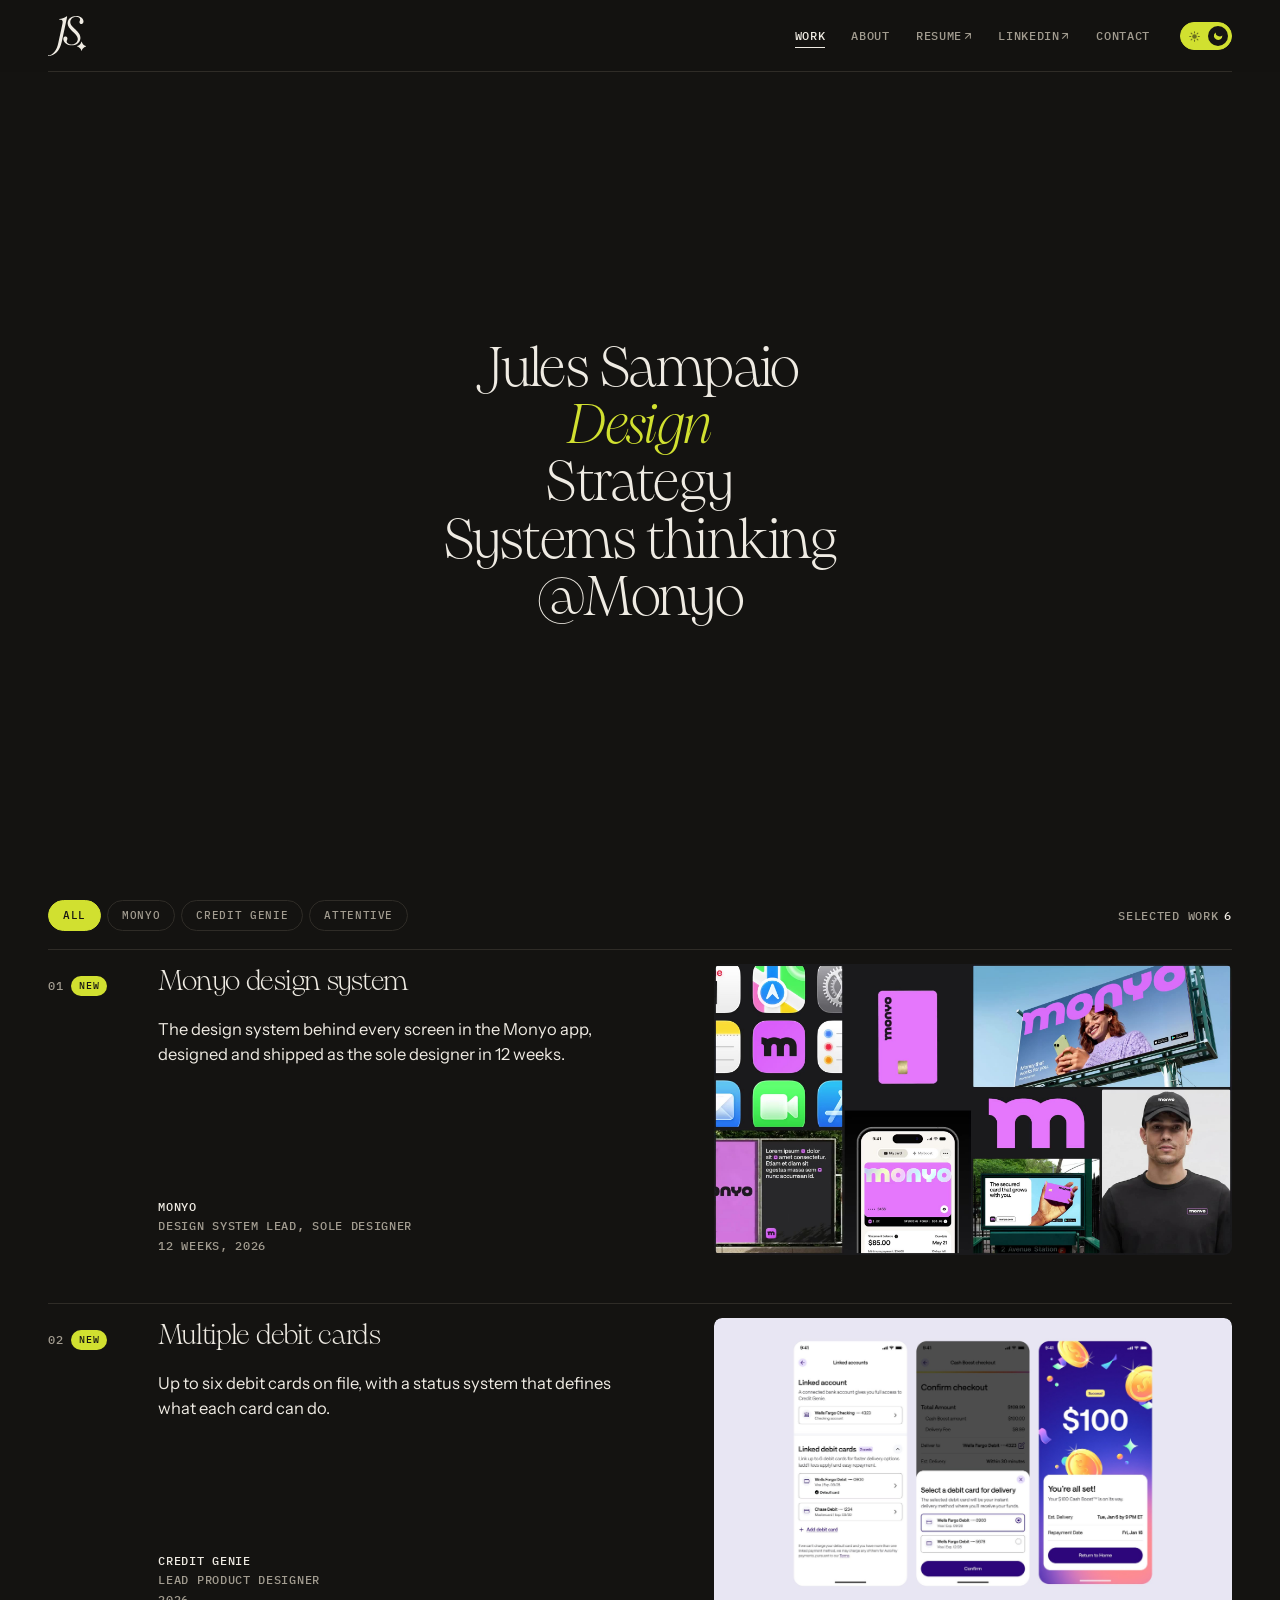
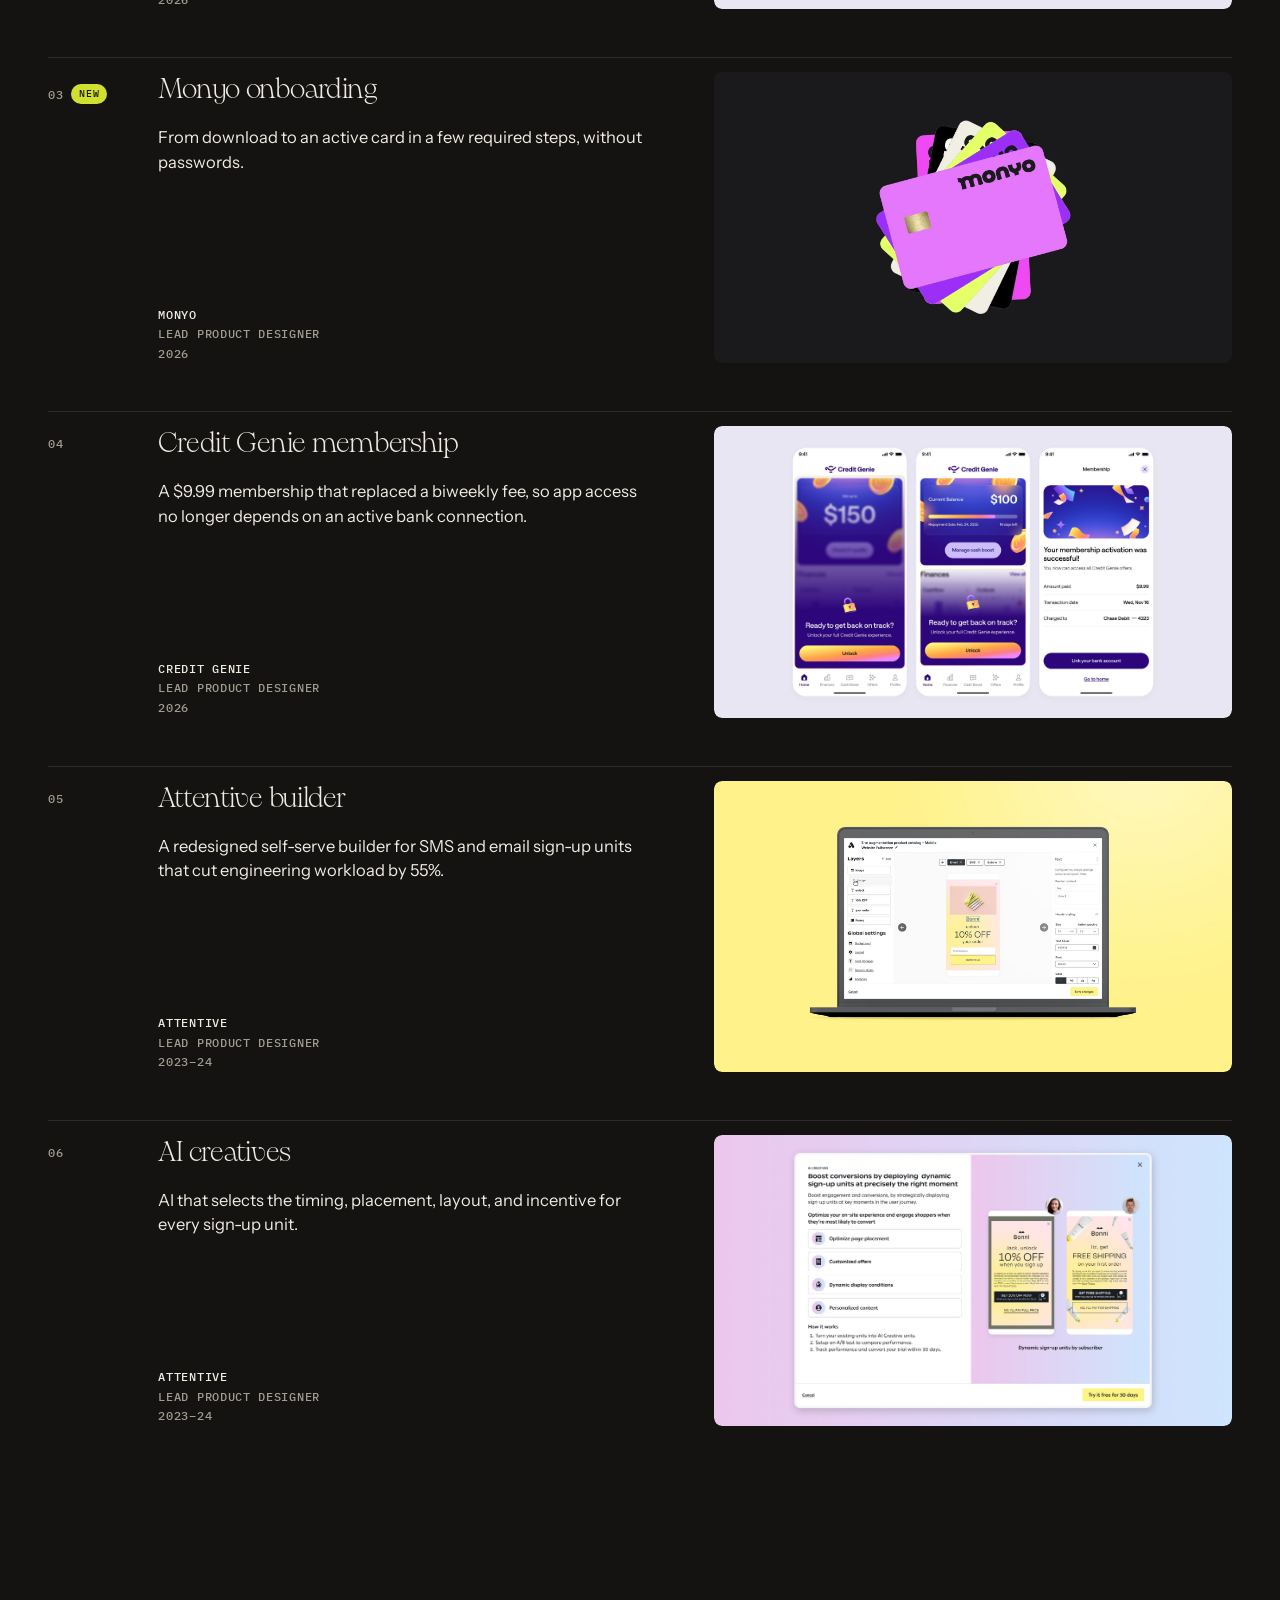
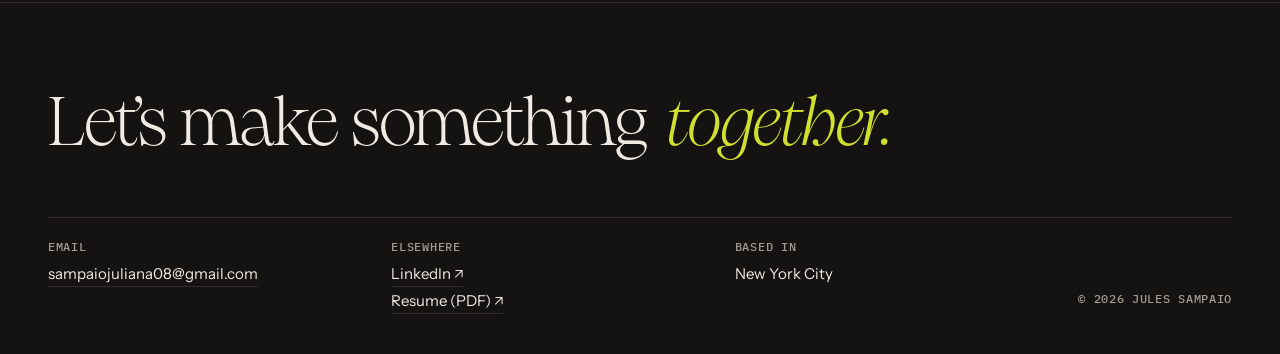
==== index.html @ a40cb81d "Replace resume with Jules's latest version Co-Authored-By: Claude Opus 5.5 <noreply@anthropic.com> C" ====
<!DOCTYPE html>
<html lang="en">
<head>
<meta charset="utf-8">
<meta name="viewport" content="width=device-width, initial-scale=1">
<title>Jules Sampaio | Product designer</title>
<meta name="description" content="Jules Sampaio is a senior product designer in New York working across design, strategy, and systems thinking, currently at Monyo.">
<meta property="og:title" content="Jules Sampaio | Product designer">
<meta property="og:description" content="Jules Sampaio is a senior product designer in New York working across design, strategy, and systems thinking, currently at Monyo.">
<meta property="og:image" content="https://www.julianasampaio.com/images/og.png">
<meta property="og:type" content="website">
<meta name="twitter:card" content="summary_large_image">
<link rel="icon" href="images/favicon-light.png" type="image/png" media="(prefers-color-scheme: light)">
<link rel="icon" href="images/favicon-dark.png" type="image/png" media="(prefers-color-scheme: dark)">
<link rel="apple-touch-icon" href="images/apple-touch-icon.png">
<meta name="theme-color" content="#141311">
<link rel="preconnect" href="https://fonts.googleapis.com"><link rel="preconnect" href="https://fonts.gstatic.com" crossorigin><link href="https://fonts.googleapis.com/css2?family=Instrument+Sans:ital,wght@0,400..700;1,400&family=IBM+Plex+Mono:wght@500&display=swap" rel="stylesheet">
<script>(function(){var t;try{t=localStorage.getItem("theme")}catch(e){}document.documentElement.dataset.theme=(t==="light"||t==="dark")?t:"dark"})()</script>
<link rel="stylesheet" href="styles.css?v=10">
</head>
<body>
<a class="skip" href="#main">Skip to content</a>
<header class="site-head"><div class="wrap">
  <a class="mark" href="index.html"><span class="logo" role="img" aria-label="Jules Sampaio, home"></span></a>
  <div class="head-right"><nav class="nav" aria-label="Main"><a href="index.html" aria-current="page">Work</a><a href="about.html">About</a><a href="resume.pdf?v=6" target="_blank" rel="noopener" class="hide-sm">Resume<span class="ext" aria-hidden="true">↗</span></a><a href="https://www.linkedin.com/in/julianasampaio8/" target="_blank" rel="noopener" class="hide-sm">LinkedIn<span class="ext" aria-hidden="true">↗</span></a><a href="mailto:sampaiojuliana08@gmail.com">Contact</a></nav><button class="theme-toggle" type="button" role="switch" aria-checked="false" aria-label="Dark mode"><svg class="t-sun" viewBox="0 0 24 24" aria-hidden="true"><circle cx="12" cy="12" r="5" fill="currentColor"/><g stroke="currentColor" stroke-width="2.4" stroke-linecap="round"><path d="M12 1.5v2.5M12 20v2.5M1.5 12H4M20 12h2.5M4.6 4.6l1.8 1.8M17.6 17.6l1.8 1.8M4.6 19.4l1.8-1.8M17.6 6.4l1.8-1.8"/></g></svg><svg class="t-moon" viewBox="0 0 24 24" aria-hidden="true"><path d="M20.5 14.2A8.5 8.5 0 0 1 9.8 3.5a8.5 8.5 0 1 0 10.7 10.7z" fill="currentColor"/></svg><span class="knob"><svg class="sun" viewBox="0 0 24 24" aria-hidden="true"><circle cx="12" cy="12" r="5" fill="currentColor"/><g stroke="currentColor" stroke-width="2.4" stroke-linecap="round"><path d="M12 1.5v2.5M12 20v2.5M1.5 12H4M20 12h2.5M4.6 4.6l1.8 1.8M17.6 17.6l1.8 1.8M4.6 19.4l1.8-1.8M17.6 6.4l1.8-1.8"/></g></svg><svg class="moon" viewBox="0 0 24 24" aria-hidden="true"><path d="M20.5 14.2A8.5 8.5 0 0 1 9.8 3.5a8.5 8.5 0 1 0 10.7 10.7z" fill="currentColor"/></svg></span></button></div>
</div></header>
<main id="main">
<div class="wrap">
<section class="intro">
  <h1 class="morph"><span class="line">Jules Sampaio</span><span class="line italic hl">Design</span><span class="line">Strategy</span><span class="line">Systems thinking</span><span class="line">@Monyo</span></h1>
</section>
<div class="work-head"><div class="filters" role="group" aria-label="Filter by company"><button type="button" data-filter="all" aria-pressed="true">All</button><button type="button" data-filter="monyo" aria-pressed="false">Monyo</button><button type="button" data-filter="credit genie" aria-pressed="false">Credit Genie</button><button type="button" data-filter="attentive" aria-pressed="false">Attentive</button></div><h2>Selected work<span data-count>6</span></h2></div>
<ul class="index">
<li data-company="monyo"><a class="card" href="monyo-design-system.html">
  <span class="num label"><span class="new">New</span></span>
  <div class="text">
    <h3 class="name"><span style="view-transition-name:t-monyo-design-system">Monyo design system</span></h3>
    <p class="desc">The design system behind every screen in the Monyo app, designed and shipped as the sole designer in 12 weeks.</p>
    <p class="who label"><b>Monyo</b>Design system lead, sole designer<br>12 weeks, 2026</p>
  </div>
  <div class="thumb"><div class="shot " style="view-transition-name:img-monyo-design-system"><div class="ph" aria-hidden="true"><div><b>Monyo brand and design system</b><span>images/monyo-design-system/cover.jpg</span></div></div><video src="images/monyo-design-system/brand.mp4" poster="images/monyo-design-system/brand-poster.jpg" autoplay muted loop playsinline preload="auto" aria-label="Monyo brand system across app icon, card, billboard, app, and merch"></video></div></div>
</a></li>
<li data-company="credit genie"><a class="card" href="credit-genie-debit-cards.html">
  <span class="num label"><span class="new">New</span></span>
  <div class="text">
    <h3 class="name"><span style="view-transition-name:t-credit-genie-debit-cards">Multiple debit cards</span></h3>
    <p class="desc">Up to six debit cards on file, with a status system that defines what each card can do.</p>
    <p class="who label"><b>Credit Genie</b>Lead product designer<br>2026</p>
  </div>
  <div class="thumb"><div class="shot " style="view-transition-name:img-credit-genie-debit-cards"><div class="ph" aria-hidden="true"><div><b>Debit card screens</b><span>images/credit-genie-debit-cards/cover.jpg</span></div></div><img src="images/credit-genie-debit-cards/cover.jpg" alt="Debit card screens" loading="eager" decoding="async"></div></div>
</a></li>
<li data-company="monyo"><a class="card" href="monyo-onboarding.html">
  <span class="num label"><span class="new">New</span></span>
  <div class="text">
    <h3 class="name"><span style="view-transition-name:t-monyo-onboarding">Monyo onboarding</span></h3>
    <p class="desc">From download to an active card in a few required steps, without passwords.</p>
    <p class="who label"><b>Monyo</b>Lead product designer<br>2026</p>
  </div>
  <div class="thumb"><div class="shot " style="view-transition-name:img-monyo-onboarding"><div class="ph" aria-hidden="true"><div><b>Monyo onboarding screens</b><span>images/monyo-onboarding/cover-screens.jpg</span></div></div><video src="images/monyo-onboarding/card.mp4" poster="images/monyo-onboarding/card-poster.jpg" autoplay muted loop playsinline preload="auto" aria-label="The Monyo card spinning, with its stack of color variants"></video></div></div>
</a></li>
<li data-company="credit genie"><a class="card" href="credit-genie-membership.html">
  <span class="num label"></span>
  <div class="text">
    <h3 class="name"><span style="view-transition-name:t-credit-genie-membership">Credit Genie membership</span></h3>
    <p class="desc">A $9.99 membership that replaced a biweekly fee, so app access no longer depends on an active bank connection.</p>
    <p class="who label"><b>Credit Genie</b>Lead product designer<br>2026</p>
  </div>
  <div class="thumb"><div class="shot " style="view-transition-name:img-credit-genie-membership"><div class="ph" aria-hidden="true"><div><b>Membership paywall screens</b><span>images/credit-genie-membership/cover.jpg</span></div></div><img src="images/credit-genie-membership/cover.jpg" alt="Membership paywall screens" loading="eager" decoding="async"></div></div>
</a></li>
<li data-company="attentive"><a class="card" href="cb3.html">
  <span class="num label" aria-hidden="true"></span>
  <div class="text">
    <h3 class="name"><span style="view-transition-name:t-cb3">Attentive builder</span></h3>
    <p class="desc">A redesigned self-serve builder for SMS and email sign-up units that cut engineering workload by 55%.</p>
    <p class="who label"><b>Attentive</b>Lead product designer<br>2023–24</p>
  </div>
  <div class="thumb"><div class="shot " style="view-transition-name:img-cb3"><div class="ph" aria-hidden="true"><div><b>Attentive builder</b><span>images/cb3/hero.jpg</span></div></div><img src="images/cb3/hero.jpg" alt="Attentive builder" loading="eager" decoding="async"></div></div>
</a></li>
<li data-company="attentive"><a class="card" href="ai-creatives.html">
  <span class="num label" aria-hidden="true"></span>
  <div class="text">
    <h3 class="name"><span style="view-transition-name:t-ai-creatives">AI creatives</span></h3>
    <p class="desc">AI that selects the timing, placement, layout, and incentive for every sign-up unit.</p>
    <p class="who label"><b>Attentive</b>Lead product designer<br>2023–24</p>
  </div>
  <div class="thumb"><div class="shot " style="view-transition-name:img-ai-creatives"><div class="ph" aria-hidden="true"><div><b>AI creatives</b><span>images/ai-creatives/hero.jpg</span></div></div><img src="images/ai-creatives/hero.jpg" alt="AI creatives" loading="eager" decoding="async"></div></div>
</a></li>
</ul>
</div>
</main>
<footer class="site-foot"><div class="wrap">
  <p class="say">Let’s make something <em>together.</em></p>
  <div class="foot-grid">
    <div><span class="label">Email</span><p><a href="mailto:sampaiojuliana08@gmail.com">sampaiojuliana08@gmail.com</a></p></div>
    <div><span class="label">Elsewhere</span><p><a href="https://www.linkedin.com/in/julianasampaio8/" target="_blank" rel="noopener">LinkedIn<span class="ext" aria-hidden="true">↗</span></a><a href="resume.pdf?v=6" target="_blank" rel="noopener">Resume (PDF)<span class="ext" aria-hidden="true">↗</span></a></p></div>
    <div><span class="label">Based in</span><p>New York City</p></div>
    <span class="label copy">© 2026 Jules Sampaio</span>
  </div>
</div></footer>
<script src="script.js?v=6"></script>
</body>
</html>
---- styles.css ----
/* Jules Sampaio — editorial system.
   PP Pangaia Ultralight (and its italic) for display, Instrument Sans for reading, IBM Plex Mono for labels.
   Dark is the default theme; the header switch sets data-theme on <html>.
   Warm paper, near-black ink, one lime accent (#d1e030).
   --accent is a fill color; --accent-ink is the readable text version of it. */
:root {
  --paper: #f4f1ea;
  --ink: #161513;
  --muted: #6b665c;
  --line: #dbd5c8;
  --accent: #d1e030;
  --accent-ink: #5f6900;
  --hl-bg: #d1e030;
  --hl-ink: #161513;
  --wash: #eae5d9;
  --card: #ffffff;
  --todo: #fff3c4;
  --todo-line: #d9b528;
  --display: "PP Pangaia", Georgia, "Times New Roman", serif;
  --body: "Instrument Sans", "Helvetica Neue", Arial, sans-serif;
  --mono: "IBM Plex Mono", ui-monospace, Menlo, monospace;
  --gutter: clamp(16px, 4vw, 48px);
  --max: 1320px;
  color-scheme: light;
}
@media (prefers-color-scheme: dark) {
  :root:not([data-theme="light"]) {
    --paper: #141311; --ink: #efebe3; --muted: #a29c90; --line: #2f2c27;
    --accent: #d1e030; --accent-ink: #d1e030; --hl-bg: transparent; --hl-ink: #d1e030; --wash: #1f1d1a; --card: #1b1a17;
    --todo: #3a3214; --todo-line: #a88a1c;
    color-scheme: dark;
  }
}
:root[data-theme="dark"] {
  --paper: #141311; --ink: #efebe3; --muted: #a29c90; --line: #2f2c27;
  --accent: #d1e030; --accent-ink: #d1e030; --hl-bg: transparent; --hl-ink: #d1e030; --wash: #1f1d1a; --card: #1b1a17;
  --todo: #3a3214; --todo-line: #a88a1c;
  color-scheme: dark;
}

@view-transition { navigation: auto; }
::view-transition-old(root), ::view-transition-new(root) { animation-duration: .38s; }
::view-transition-group(*) { animation-duration: .5s; animation-timing-function: cubic-bezier(.2,.7,.1,1); }
@media (prefers-reduced-motion: reduce) {
  @view-transition { navigation: none; }
  *, *::before, *::after { animation: none !important; transition: none !important; }
}

* { box-sizing: border-box; }
html { -webkit-text-size-adjust: 100%; }
body {
  margin: 0; background: var(--paper); color: var(--ink);
  font: 400 17px/1.6 var(--body);
  -webkit-font-smoothing: antialiased;
  font-synthesis-weight: none;
}
img { max-width: 100%; display: block; }
a { color: inherit; }
::selection { background: var(--accent); color: #161513; }
:focus-visible { outline: 2px solid var(--accent-ink); outline-offset: 3px; border-radius: 4px; }
.skip { position: absolute; left: -999px; top: 8px; background: var(--ink); color: var(--paper); padding: 8px 14px; border-radius: 6px; z-index: 10; }
.skip:focus { left: 8px; }
.wrap { max-width: var(--max); margin: 0 auto; padding: 0 var(--gutter); }
.label, .mono { font: 500 11.5px/1.5 var(--mono); letter-spacing: .06em; text-transform: uppercase; }
.ext { font-family: var(--body); font-size: .95em; margin-left: .15em; }

/* header */
.site-head { position: sticky; top: 0; z-index: 20; background: color-mix(in srgb, var(--paper) 88%, transparent); backdrop-filter: blur(10px); -webkit-backdrop-filter: blur(10px); view-transition-name: site-head; }
.site-head .wrap { display: flex; justify-content: space-between; align-items: center; gap: 24px; height: 72px; position: relative; }
.site-head .wrap::after { content: ""; position: absolute; left: var(--gutter); right: var(--gutter); bottom: 0; border-bottom: 1px solid var(--line); }
.mark { display: inline-flex; align-items: center; text-decoration: none; color: var(--ink); transition: color .2s; }
.mark:hover { color: var(--accent-ink); }
.logo { display: block; height: 40px; aspect-ratio: 743.5 / 788.69; background: currentColor;
  -webkit-mask: url(images/logo.svg) center / contain no-repeat; mask: url(images/logo.svg) center / contain no-repeat; }
.head-right { display: flex; align-items: center; gap: clamp(16px, 2.6vw, 30px); }
.nav { display: flex; gap: clamp(14px, 2.4vw, 26px); }
.nav a { font: 500 11.5px/1 var(--mono); letter-spacing: .06em; text-transform: uppercase; text-decoration: none; color: var(--muted); padding: 6px 0; border-bottom: 1.5px solid transparent; transition: color .15s, border-color .15s; }
.nav a:hover, .nav a[aria-current="page"] { color: var(--ink); border-bottom-color: var(--ink); }

/* light / dark switch */
.theme-toggle { position: relative; flex: none; width: 52px; height: 28px; border-radius: 999px; border: 1px solid var(--ink); background: transparent; color: var(--ink); cursor: pointer; padding: 0; transition: background .3s, border-color .3s; }
.theme-toggle .knob { position: absolute; top: 3px; left: 3px; width: 20px; height: 20px; border-radius: 50%; background: var(--ink); display: grid; place-items: center; transition: transform .45s cubic-bezier(.3,1.5,.5,1), background .3s; }
.theme-toggle svg { width: 12px; height: 12px; color: var(--paper); transition: transform .45s cubic-bezier(.3,1.5,.5,1); }
.theme-toggle .moon { display: none; }
.theme-toggle[aria-checked="true"] { background: var(--accent); border-color: var(--accent); }
.theme-toggle[aria-checked="true"] .knob { transform: translateX(24px); background: #161513; }
.theme-toggle[aria-checked="true"] .sun { display: none; }
.theme-toggle[aria-checked="true"] .moon { display: block; color: var(--accent); transform: rotate(-20deg); }
.theme-toggle:hover .knob { box-shadow: 0 0 0 4px color-mix(in srgb, var(--accent) 45%, transparent); }

/* home */
.intro { padding: 48px 0; min-height: calc(100svh - 72px); display: flex; align-items: center; justify-content: center; text-align: center; }
/* PP Pangaia, used at Ultralight and Ultralight Italic everywhere. */
@font-face { font-family: "PP Pangaia"; src: url(fonts/pp-pangaia-ultralight.woff2) format("woff2"); font-weight: 200; font-style: normal; font-display: swap; }
@font-face { font-family: "PP Pangaia"; src: url(fonts/pp-pangaia-ultralightitalic.woff2) format("woff2"); font-weight: 200; font-style: italic; font-display: swap; }
.intro h1 { font: 200 clamp(30px, 4.3vw, 62px)/1.04 "PP Pangaia", Georgia, serif; letter-spacing: -.01em; margin: 0; display: flex; flex-direction: column; align-items: center; }
.morph { width: fit-content; margin: 0 auto !important; }
.morph .line { display: block; white-space: nowrap; }
.morph .line.italic { font-style: italic; }
.hl { color: var(--hl-ink); background: linear-gradient(transparent 16%, var(--hl-bg) 16% 94%, transparent 94%); padding: 0 .08em; -webkit-box-decoration-break: clone; box-decoration-break: clone; }

.work-head { display: flex; align-items: center; justify-content: space-between; gap: 16px; flex-wrap: wrap; padding: 0 0 18px; border-bottom: 1px solid var(--line); }
.work-head h2 { font: 500 11.5px/1.5 var(--mono); letter-spacing: .06em; text-transform: uppercase; margin: 0; color: var(--muted); }
.work-head h2 span { color: var(--ink); margin-left: 6px; font-variant-numeric: tabular-nums; }
.filters { display: flex; gap: 6px; flex-wrap: wrap; }
.filters button { font: 500 11px/1 var(--mono); letter-spacing: .06em; text-transform: uppercase; color: var(--muted); background: transparent; border: 1px solid var(--line); border-radius: 999px; padding: 9px 14px; cursor: pointer; transition: all .15s; }
.filters button:hover { color: var(--ink); border-color: var(--ink); }
.filters button[aria-pressed="true"] { background: var(--accent); color: #161513; border-color: var(--accent); }

/* project rows: each sticks below the ones before it, so they pile up as you scroll */
.index { list-style: none; margin: 0 0 clamp(72px, 10vw, 128px); padding: 0; counter-reset: work; }
.index li { counter-increment: work; position: sticky; top: 72px; background: var(--paper); border-top: 1px solid var(--line); }
.index li:first-child { border-top: 0; }
.index li[hidden] { display: none; }
.index li.no-stick { position: relative; top: auto !important; }
.card { display: grid; grid-template-columns: 72px minmax(0, 1fr) minmax(0, 1fr); gap: 0 clamp(20px, 3vw, 48px); padding: 14px 0 clamp(28px, 4vw, 48px); text-decoration: none; }
.card .num { font: 500 11.5px/1 var(--mono); letter-spacing: .06em; padding-top: 12px; color: var(--muted); display: flex; align-items: center; align-self: start; gap: 8px; }
.card .num::before { content: counter(work, decimal-leading-zero); }
.card .num .new { order: 1; }
.card .text { display: flex; flex-direction: column; min-width: 0; }
.card .name { font: 200 clamp(24px, 2.2vw, 32px)/1.1 var(--display); letter-spacing: -.01em; margin: 0; padding-top: 4px; }
.card .name span { background-image: linear-gradient(var(--accent-ink), var(--accent-ink)); background-size: 0% 3px; background-position: 0 100%; background-repeat: no-repeat; padding-bottom: 4px; transition: background-size .45s cubic-bezier(.2,.7,.1,1); }
.card:hover .name span, .card:focus-visible .name span { background-size: 100% 3px; }
.card .desc { margin: 18px 0 0; font-size: 16.5px; line-height: 1.5; max-width: 44ch; }
.card .who { margin: auto 0 0; padding-top: 24px; color: var(--muted); line-height: 1.7; }
.card .who b { display: block; font-weight: 500; color: var(--ink); }
.card .thumb { aspect-ratio: 16/9; border-radius: 8px; overflow: hidden; }
.card .thumb > .shot { height: 100%; border-radius: inherit; }
.card .thumb img { transition: transform .7s cubic-bezier(.2,.7,.1,1); }
.card:hover .thumb img { transform: scale(1.03); }
.card .new { font: 500 10px/1 var(--mono); letter-spacing: .06em; text-transform: uppercase; color: #161513; background: var(--accent); border-radius: 999px; padding: 5px 8px; }

/* image frames with graceful placeholder */
.shot { position: relative; background: var(--wash); border-radius: 14px; overflow: hidden; }
.shot img { width: 100%; height: 100%; object-fit: cover; position: relative; z-index: 1; }
.shot .ph { position: absolute; inset: 0; display: grid; place-items: center; padding: 12px; text-align: center; font-size: 12px; line-height: 1.4; color: var(--muted);
  background-image: repeating-linear-gradient(135deg, transparent 0 11px, color-mix(in srgb, var(--accent) 8%, transparent) 11px 12px); }
.shot .ph b { display: block; color: var(--ink); font-weight: 600; font-size: 13px; }
.card .shot .ph span { display: none; }

/* case study */
.cs-top { padding: clamp(40px, 7vw, 88px) 0 clamp(28px, 4vw, 44px); }
.back { font: 500 11.5px/1 var(--mono); letter-spacing: .06em; text-transform: uppercase; color: var(--muted); text-decoration: none; display: inline-flex; gap: 8px; align-items: center; }
.back:hover { color: var(--ink); }
.back svg { transition: transform .2s; }
.back:hover svg { transform: translateX(-3px); }
.cs-top h1 { font: 200 clamp(40px, 6.4vw, 96px)/1 var(--display); letter-spacing: -.015em; margin: 28px 0 0; text-wrap: balance; width: fit-content; }
.cs-top .lede { font-size: clamp(19px, 1.8vw, 23px); line-height: 1.45; max-width: 46ch; margin: 24px 0 0; text-wrap: pretty; }
.meta { display: grid; grid-template-columns: repeat(4, minmax(0, 1fr)); gap: 24px; margin: clamp(32px, 5vw, 56px) 0 0; padding: 20px 0 0; border-top: 1px solid var(--line); }
.meta div { min-width: 0; }
.meta dt { font: 500 11px/1.5 var(--mono); letter-spacing: .06em; text-transform: uppercase; color: var(--muted); margin-bottom: 6px; }
.meta dd { margin: 0; font-size: 15px; font-weight: 500; }
.hero-shot { aspect-ratio: 16/9; border-radius: 8px; }

.cs-body { display: grid; grid-template-columns: 200px minmax(0, 1fr); gap: clamp(32px, 6vw, 96px); padding: clamp(56px, 8vw, 104px) 0; }
.toc { position: sticky; top: 100px; align-self: start; font-size: 14px; }
.toc ol { list-style: none; margin: 0; padding: 0; display: grid; gap: 2px; counter-reset: s; }
.toc a { display: block; padding: 6px 0 6px 14px; text-decoration: none; color: var(--muted); border-left: 2px solid var(--line); transition: color .15s, border-color .2s; }
.toc a:hover { color: var(--ink); }
.toc a.on { color: var(--ink); border-left-color: var(--accent-ink); }
.prose { max-width: 720px; }
.prose section { scroll-margin-top: 96px; }
.prose section + section { margin-top: clamp(56px, 7vw, 88px); }
.prose h2 { font: 200 clamp(28px, 2.8vw, 38px)/1.1 var(--display); letter-spacing: -.01em; margin: 0 0 18px; text-wrap: balance; }
.prose h3 { font: 600 18px/1.3 var(--body); margin: 32px 0 6px; }
.prose p { margin: 0 0 16px; max-width: 65ch; }
.prose ul { margin: 0 0 16px; padding-left: 20px; max-width: 65ch; }
.prose li { margin-bottom: 6px; }
.prose li::marker { color: var(--accent-ink); }
.prose figure { margin: 32px 0; }
.prose figure .shot { aspect-ratio: 16/10; }
.prose figcaption { font-size: 14px; color: var(--muted); margin-top: 10px; }
.prose a { text-decoration-color: var(--accent-ink); text-underline-offset: 3px; }
.wide { margin-left: calc(-200px - clamp(32px, 6vw, 96px)); }

.pairs { display: grid; grid-template-columns: repeat(2, minmax(0, 1fr)); gap: 16px; margin: 28px 0; }
.pairs figure { margin: 0; }
.clients { display: grid; gap: 40px; margin-top: 24px; }
.client { display: grid; grid-template-columns: minmax(0, 1fr) minmax(0, 1.2fr); gap: 24px; align-items: center; }
.client h3 { margin-top: 0; }
.client .shot { aspect-ratio: 4/3; }
.values { list-style: none; padding: 0 !important; display: grid; grid-template-columns: repeat(auto-fill, minmax(200px, 1fr)); gap: 16px; }
.values li { margin: 0; }
.values .shot { aspect-ratio: 1; margin-bottom: 10px; }
.values strong { font: 200 22px/1.15 var(--display); letter-spacing: -.005em; }
.values span { display: block; color: var(--muted); font-size: 15px; }

.todo { background: var(--todo); border: 1px dashed var(--todo-line); border-radius: 8px; padding: 10px 14px; font-size: 15px; }
.todo::before { content: "To fill in: "; font-weight: 600; }
.inline-todo { background: var(--todo); border-bottom: 1px dashed var(--todo-line); padding: 0 4px; border-radius: 3px; }

.next { display: block; text-decoration: none; border-top: 1px solid var(--ink); padding: 28px 0 clamp(56px, 8vw, 96px); }
.next span { font: 500 11.5px/1.5 var(--mono); letter-spacing: .06em; text-transform: uppercase; color: var(--muted); }
.next strong { display: flex; align-items: center; gap: 18px; font: 200 clamp(36px, 5.6vw, 76px)/1.02 var(--display); letter-spacing: -.015em; margin-top: 10px; transition: gap .3s cubic-bezier(.2,.7,.1,1), color .2s; }
.next:hover strong { gap: 30px; color: var(--accent-ink); }

/* about */
.about { display: grid; grid-template-columns: minmax(0, 1.25fr) minmax(0, 1fr); gap: clamp(32px, 6vw, 96px); padding: clamp(48px, 8vw, 104px) 0 clamp(64px, 10vw, 120px); align-items: start; }
.about h1 { font: 200 clamp(36px, 4.2vw, 56px)/1.05 var(--display); letter-spacing: -.01em; margin: 0 0 28px; text-wrap: balance; }
.about h1 em { color: var(--hl-ink); background: linear-gradient(transparent 16%, var(--hl-bg) 16% 94%, transparent 94%); padding: 0 .08em; }
.about p { max-width: 58ch; margin: 0 0 16px; font-size: 18px; }
.about .portrait { aspect-ratio: 4/5; border-radius: 8px; }
.facts { display: grid; gap: 0; margin: 36px 0 0; border-top: 1px solid var(--line); }
.facts div { display: grid; grid-template-columns: 140px 1fr; gap: 16px; padding: 14px 0; border-bottom: 1px solid var(--line); font-size: 15px; }
.facts dt { font: 500 11px/1.9 var(--mono); letter-spacing: .06em; text-transform: uppercase; color: var(--muted); }
.facts dd { margin: 0; }

.btns { display: flex; gap: 10px; flex-wrap: wrap; }
.about .btns { margin-top: 32px; }
.btn { display: inline-flex; align-items: center; gap: 8px; font: 500 11.5px/1 var(--mono); letter-spacing: .06em; text-transform: uppercase; text-decoration: none; padding: 14px 20px; border-radius: 999px; border: 1px solid var(--ink); white-space: nowrap; transition: background .15s, color .15s, border-color .15s; }
.btn.solid { background: var(--ink); color: var(--paper); }
.btn:hover { background: var(--accent); border-color: var(--accent); color: #161513; }

/* footer */
.site-foot { border-top: 1px solid var(--line); padding: clamp(48px, 7vw, 88px) 0 40px; }
.site-foot .say { font: 200 clamp(38px, 5.4vw, 72px)/1.02 var(--display); letter-spacing: -.015em; margin: 0 0 clamp(36px, 5vw, 56px); }
.site-foot .say em { color: var(--hl-ink); background: linear-gradient(transparent 16%, var(--hl-bg) 16% 94%, transparent 94%); padding: 0 .08em; }
.foot-grid { display: grid; grid-template-columns: repeat(3, minmax(0, 1fr)) auto; gap: 24px; padding-top: 20px; border-top: 1px solid var(--line); align-items: start; }
.foot-grid .label { color: var(--muted); display: block; margin-bottom: 6px; }
.foot-grid p { margin: 0; font-size: 15px; display: flex; flex-direction: column; gap: 2px; align-items: flex-start; }
.foot-grid a { text-decoration: none; border-bottom: 1px solid var(--line); transition: border-color .15s; }
.foot-grid a:hover { border-color: var(--ink); }
.foot-grid .copy { color: var(--muted); align-self: end; }

/* responsive */
@media (max-width: 960px) {
  .card { grid-template-columns: 60px minmax(0, 1fr) minmax(0, 1fr); }
  .foot-grid { grid-template-columns: repeat(3, minmax(0, 1fr)); }
  .foot-grid .copy { grid-column: 1 / -1; }
}
@media (max-width: 860px) {
  .cs-body { grid-template-columns: minmax(0, 1fr); }
  .toc { display: none; }
  .wide { margin-left: 0; }
  .meta { grid-template-columns: repeat(2, minmax(0, 1fr)); }
  .about { grid-template-columns: 1fr; }
  .about .portrait { max-width: 420px; }
}
@media (max-width: 700px) {
  .intro { min-height: 0; padding: 72px 0 64px; }
  .card { grid-template-columns: 46px minmax(0, 1fr); padding-top: 12px; }
  .card .num { padding-top: 12px; }
  .card .name { font-size: 22px; }
  .card .new { font-size: 9px; padding: 4px 6px; }
  .card .num { flex-direction: column; align-items: flex-start; }
  .card .thumb { grid-column: 1 / -1; margin-top: 18px; }
  .card .desc { margin-top: 10px; font-size: 15.5px; }
  .card .who { padding-top: 12px; }
  .card .shot .ph span { display: block; }
  .client { grid-template-columns: 1fr; }
  .pairs { grid-template-columns: 1fr; }
  .facts div { grid-template-columns: 1fr; gap: 2px; }
  .foot-grid { grid-template-columns: 1fr 1fr; }
  .logo { height: 36px; }
  .nav { gap: 14px; }
  .head-right { gap: 14px; }
  .nav .hide-sm { display: none; }
  .work-head { flex-direction: column-reverse; align-items: flex-start; gap: 12px; }
}

.stats { display: grid; grid-template-columns: repeat(auto-fit, minmax(180px, 1fr)); gap: 0; margin: 8px 0 0; border-top: 1px solid var(--ink); }
.stats div { padding: 20px 20px 4px 0; }
.stats dt { font: 200 clamp(40px, 5vw, 68px)/1 var(--display); letter-spacing: -.015em; color: var(--accent-ink); font-variant-numeric: tabular-nums; }
.stats dd { margin: 10px 0 0; font-size: 15px; color: var(--muted); max-width: 26ch; }

.steps { list-style: none; padding: 0 !important; counter-reset: st; display: grid; gap: 0; border-top: 1px solid var(--line); }
.steps li { counter-increment: st; position: relative; padding: 14px 0 14px 52px; border-bottom: 1px solid var(--line); margin: 0 !important; }
.steps li::before { content: counter(st, decimal-leading-zero); position: absolute; left: 0; top: 14px; font: 500 12px/1.6 var(--mono); padding-top: 3px; color: var(--accent-ink); font-variant-numeric: tabular-nums; }
.steps li strong { font-weight: 600; }
.tbl { overflow-x: auto; margin: 24px 0; }
.tbl table { border-collapse: collapse; width: 100%; font-size: 15px; min-width: 520px; }
.tbl th { text-align: left; font-weight: 600; font-size: 13px; color: var(--muted); padding: 8px 12px 8px 0; border-bottom: 1px solid var(--ink); }
.tbl td { padding: 12px 12px 12px 0; border-bottom: 1px solid var(--line); vertical-align: top; }
.tbl td:first-child { font-weight: 600; }
.yes, .no { display: inline-block; font-size: 13px; font-weight: 600; padding: 2px 9px; border-radius: 999px; }
.yes { background: #d9f6d2; color: #135f2c; }
.no { background: var(--wash); color: var(--muted); }
.real .shot { aspect-ratio: auto; background: var(--wash); }
.real .shot img { height: auto; }
.pairs .real .shot { height: 100%; }
.pairs .real .shot img { height: 100%; object-fit: cover; }
.layers { display: grid; gap: 8px; margin: 24px 0; }
.layers div { display: grid; grid-template-columns: 140px 1fr; gap: 16px; padding: 16px 18px; border: 1px solid var(--line); border-radius: 12px; background: var(--paper); }
.layers div:nth-child(2) { margin-left: 24px; border-color: var(--accent); }
.layers div:nth-child(3) { margin-left: 48px; }
.layers b { font: 200 20px/1.2 var(--display); letter-spacing: -.005em; }
.layers span { color: var(--muted); font-size: 15px; }
.swatches { list-style: none; padding: 0 !important; display: grid; grid-template-columns: repeat(auto-fill, minmax(150px, 1fr)); gap: 14px; margin: 24px 0; }
.swatches li { margin: 0; font-size: 13px; }
.swatches .sw { height: 84px; border-radius: 12px; border: 1px solid rgba(0,0,0,.08); display: flex; align-items: end; padding: 10px 12px; font: 600 22px/1 var(--display); margin-bottom: 8px; }
.swatches strong { display: block; font-size: 14px; }
.swatches span { color: var(--muted); font-variant-numeric: tabular-nums; }
.spacing { list-style: none; padding: 0 !important; display: grid; gap: 6px; margin: 24px 0; }
.spacing li { display: grid; grid-template-columns: 72px 90px 40px; align-items: center; gap: 12px; margin: 0; font-size: 14px; }
.spacing i { display: block; height: 16px; background: var(--accent); border-radius: 3px; }
.spacing span:last-child { color: var(--muted); text-align: right; font-variant-numeric: tabular-nums; }
@media (max-width: 640px) { .layers div { grid-template-columns: 1fr; gap: 4px; } .layers div:nth-child(2) { margin-left: 12px; } .layers div:nth-child(3) { margin-left: 24px; } }
.prose .real .shot, .real .shot { aspect-ratio: auto; background: #fff; border: 1px solid var(--line); }
.prose .real .shot .ph { display: none; }
.client .shot { background: #fff; border: 1px solid var(--line); }
.client .shot img { object-fit: contain; }
.stats { grid-template-columns: repeat(3, minmax(0, 1fr)); margin-bottom: 28px; }
.stats div { padding-bottom: 12px; }
@media (max-width: 640px) { .stats { grid-template-columns: repeat(2, minmax(0, 1fr)); } }
.real.narrow { max-width: 440px; }
.phone-hero { background: #E7E3DA; display: flex; align-items: center; justify-content: center; }
.phone-hero .phones { display: flex; align-items: center; justify-content: center; gap: 4%; height: 84%; width: 100%; }
.phone-hero .phones > img, .phone-hero .anim { height: 100%; width: auto; aspect-ratio: 600 / 1298; flex: none; filter: drop-shadow(0 12px 28px rgba(30, 25, 20, .18)); }
.phone-hero .phones img { position: static; object-fit: contain; }
.phone-hero .anim { position: relative; }
.phone-hero .anim img { width: 100%; height: 100%; }
.phone-hero video { position: absolute; left: 11.538%; top: 25.355%; width: 76.923%; height: auto; display: block; }
.phone-grid { display: grid; grid-template-columns: repeat(4, minmax(0, 1fr)); gap: 18px; padding: 28px; background: #E7E3DA; border-radius: 14px; }
.ph-item { position: relative; }
.ph-item img { width: 100%; height: auto; display: block; filter: drop-shadow(0 8px 18px rgba(30, 25, 20, .16)); }
.ph-item video { position: absolute; height: auto; display: block; }
@media (max-width: 640px) { .phone-grid { grid-template-columns: repeat(2, minmax(0, 1fr)); padding: 16px; gap: 12px; } }
.phone-hero video.splash-video, .ph-item video.splash-video { left: 0; top: 0; width: 100%; height: 100%; object-fit: cover; border-radius: 11% / 5.1%; transition: opacity .6s ease; }
video.splash-video.done { opacity: 0; }
.phone-grid.wrap { display: flex; flex-wrap: wrap; justify-content: center; }
.phone-grid.wrap .ph-item { flex: 0 0 calc((100% - 54px) / 4); align-self: flex-start; }
@media (max-width: 640px) { .phone-grid.wrap .ph-item { flex-basis: calc((100% - 12px) / 2); } }
.real.half { max-width: 520px; }
.video-hero { background: #19181c; }
.video-hero video { position: absolute; inset: 0; width: 100%; height: 100%; object-fit: cover; display: block; }
@media (forced-colors: active) { .logo { background: CanvasText; } }

/* ✦ cursor: only for mouse users, switched on by script.js */
html.star-cursor, html.star-cursor * { cursor: none !important; }
.star { position: fixed; left: 0; top: 0; z-index: 1000; width: 22px; height: 22px; margin: -11px 0 0 -11px; pointer-events: none; opacity: 0; transition: opacity .2s; will-change: transform; }
.star.on { opacity: 1; }
.star svg { display: block; width: 100%; height: 100%; color: var(--ink); transition: transform .45s cubic-bezier(.3,1.4,.5,1), color .2s; }
.star svg path { fill: currentColor; stroke: var(--paper); stroke-width: 1.4; paint-order: stroke; }
.star.hot svg { color: var(--accent); transform: rotate(90deg) scale(1.4); }
.star.hot svg path { stroke: #161513; }
.star.down svg { transform: rotate(90deg) scale(1.15); }
@media (prefers-reduced-motion: reduce) { .star.hot svg { transform: scale(1.4); } .star.down svg { transform: scale(1.15); } }

/* Let a heading break an overlong word rather than push the page sideways */
.intro h1, .cs-top h1, .prose h2, .about h1, .site-foot .say, .next strong, .stats dt, .card .name { overflow-wrap: break-word; }

/* password wall on locked case studies */
.vault { margin-top: clamp(56px, 7vw, 88px); }
.vault-card { background: var(--wash); border: 1px solid var(--line); border-radius: 20px; padding: clamp(28px, 5vw, 56px); }
.vault-icon { width: 64px; height: 64px; border-radius: 50%; background: var(--accent); color: #161513; display: grid; place-items: center; margin-bottom: 28px; }
.vault-icon svg { width: 26px; height: 26px; }
.vault-title { font: 200 clamp(28px, 2.8vw, 38px)/1.1 var(--display); letter-spacing: -.01em; margin: 0 0 12px; overflow-wrap: break-word; }
.vault-copy { color: var(--muted); max-width: 52ch; margin: 0 0 28px; }
.vault-form { display: flex; gap: 10px; flex-wrap: wrap; max-width: 520px; }
.vault-form input { flex: 1 1 220px; min-width: 0; font: 400 16px/1 var(--body); color: var(--ink); background: var(--paper); border: 1px solid var(--line); border-radius: 999px; padding: 14px 20px; }
.vault-form input:focus { outline: none; border-color: var(--accent-ink); box-shadow: 0 0 0 3px color-mix(in srgb, var(--accent) 35%, transparent); }
.vault-form .btn { border: 0; cursor: pointer; }
.vault-form .btn:disabled { opacity: .6; }
.vault-msg { min-height: 1.6em; margin: 14px 0 0; font-size: 15px; color: var(--ink); }
.vault-alt { margin: 18px 0 0; font-size: 15px; color: var(--muted); }
.vault-alt a { color: var(--ink); text-decoration-color: var(--accent-ink); text-underline-offset: 3px; }
.vault.nope .vault-card { animation: vault-nope .45s cubic-bezier(.36,.07,.19,.97); }
@keyframes vault-nope { 20%, 60% { transform: translateX(-8px); } 40%, 80% { transform: translateX(8px); } }
.sr-only { position: absolute; width: 1px; height: 1px; padding: 0; margin: -1px; overflow: hidden; clip: rect(0 0 0 0); white-space: nowrap; border: 0; }

/* Easter egg: the head of security */
.vault-card { position: relative; }
.vault-copy .security { font: inherit; color: inherit; background: none; border: 0; padding: 0; cursor: pointer; text-align: inherit;
  text-decoration: underline dotted var(--accent-ink) 1.5px; text-underline-offset: 4px; transition: color .2s; }
.vault-copy .security:hover, .vault-copy .security:focus-visible, .vault.peek .security { color: var(--ink); text-decoration-style: solid; }
.guard { position: absolute; z-index: 2; top: -88px; right: clamp(12px, 5vw, 56px); width: clamp(120px, 16vw, 168px); height: auto; pointer-events: none;
  opacity: 0; transform: translateY(46px) rotate(-30deg) scale(.4); transform-origin: 50% 80%;
  filter: drop-shadow(0 10px 24px rgba(0, 0, 0, .35)); transition: transform .65s cubic-bezier(.3,1.55,.5,1), opacity .2s; }
.vault.peek .guard { opacity: 1; transform: translateY(0) rotate(8deg) scale(1); }
@media (prefers-reduced-motion: reduce) { .guard { transform: none; transition: opacity .2s; } }

.vault-copy { max-width: 62ch; }
.vault-copy .security { display: inline; }
@media (max-width: 700px) { .vault-copy br { display: none; } }

/* Switch track shows both modes: the active one in the knob, the other faintly on the opposite side */
.theme-toggle .t-sun, .theme-toggle .t-moon { position: absolute; top: 50%; width: 11px; height: 11px; margin-top: -5.5px; color: var(--ink); opacity: .4; transition: opacity .3s; pointer-events: none; }
.theme-toggle .t-sun { left: 8px; }
.theme-toggle .t-moon { right: 8px; }
.theme-toggle[aria-checked="false"] .t-sun, .theme-toggle[aria-checked="true"] .t-moon { opacity: 0; }
.theme-toggle[aria-checked="true"] .t-sun { color: #161513; opacity: .55; }
.theme-toggle:hover .t-sun, .theme-toggle:hover .t-moon { opacity: .7; }
.theme-toggle[aria-checked="false"]:hover .t-sun, .theme-toggle[aria-checked="true"]:hover .t-moon { opacity: 0; }
.theme-toggle .knob { z-index: 1; }

/* Animated previews on the home page */
.card .thumb video { position: relative; z-index: 1; display: block; width: 100%; height: 100%; object-fit: cover; }
.card:hover .thumb video { transform: scale(1.03); }
.card .thumb video { transition: transform .7s cubic-bezier(.2,.7,.1,1); }

/* Full-width frame with the image centered inside */
.real.centered .shot { display: flex; justify-content: center; padding: clamp(16px, 4vw, 40px) 0; }
.real.centered .shot img { width: auto; max-width: 100%; max-height: 560px; }

/* Case-study rhythm: 16px between text, 18px under headings, 32px around every visual block */
.prose section > :is(figure, .tbl, .layers, .pairs, .swatches, .steps, .stats, .spacing) { margin-top: 32px; margin-bottom: 32px; }
.prose section > h2 + * { margin-top: 0 !important; }
.prose section > :last-child { margin-bottom: 0; }
.real.centered.tall .shot img { max-height: 960px; }
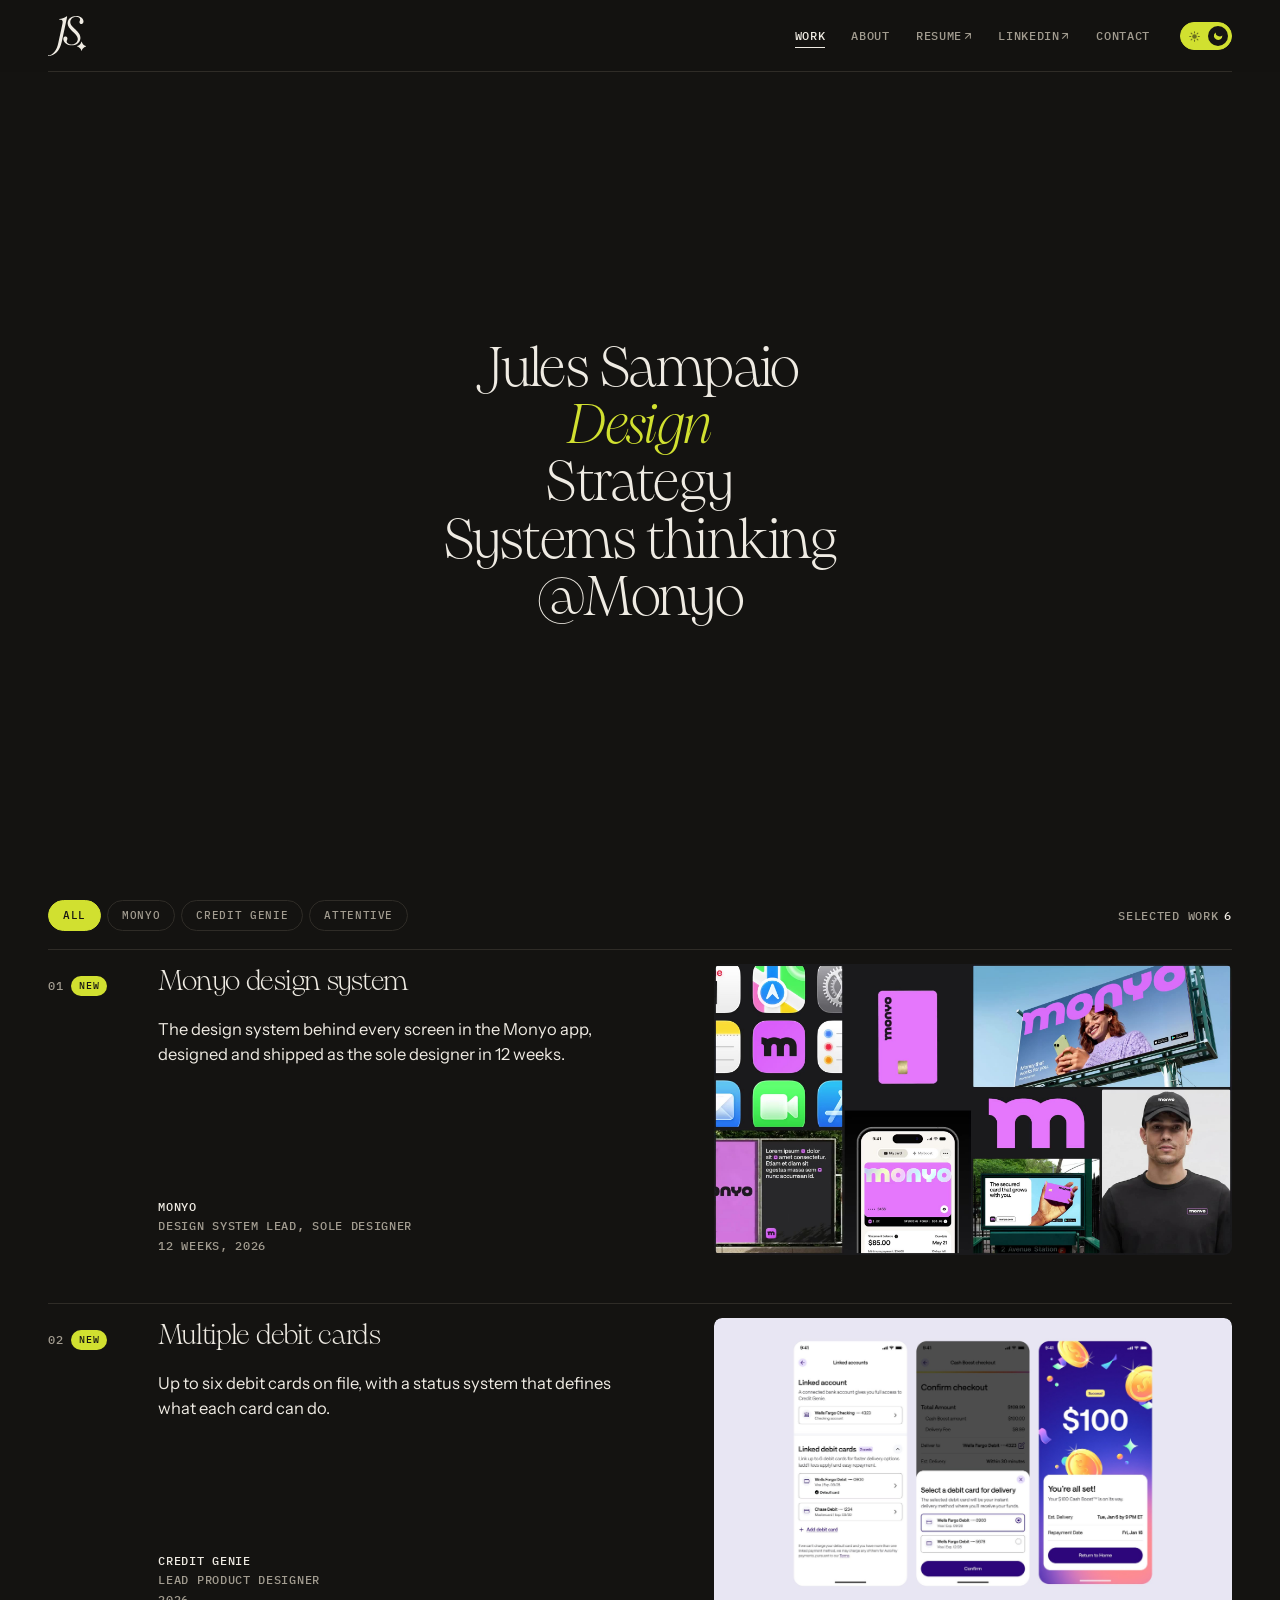
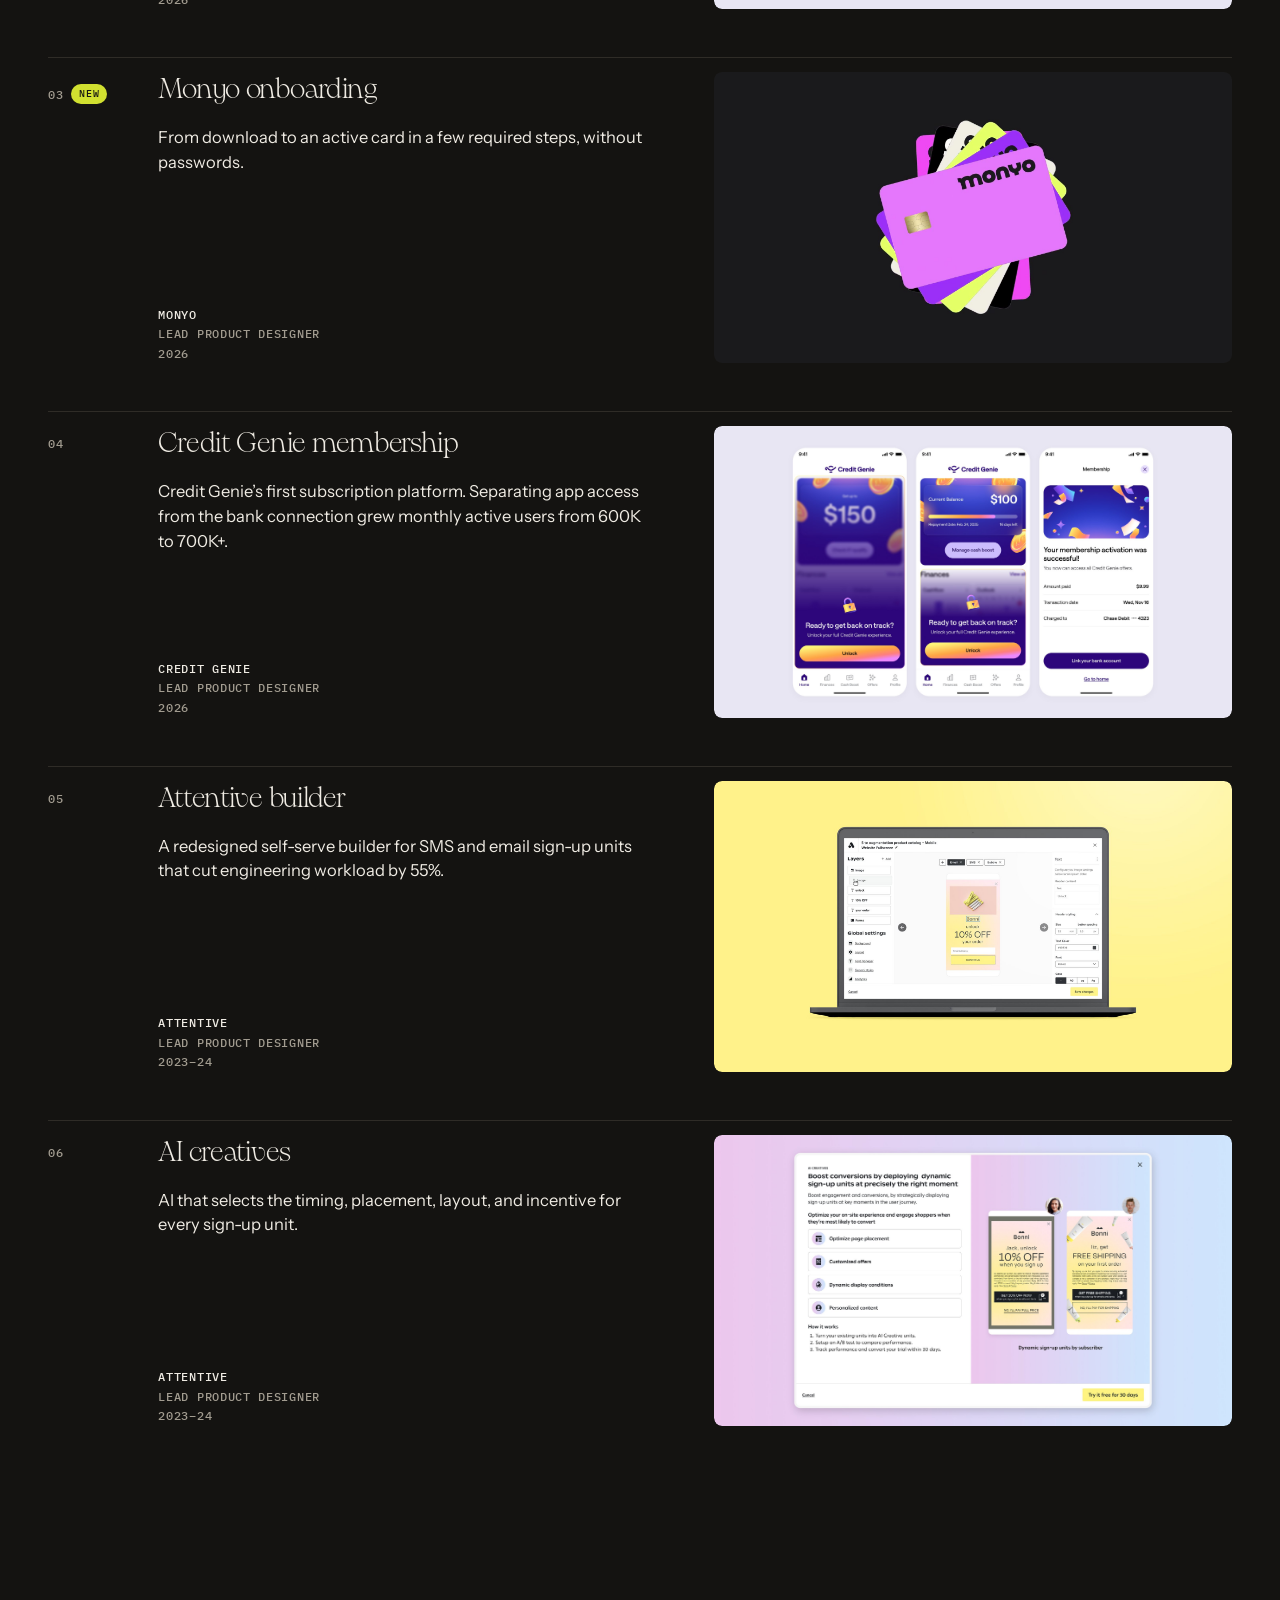
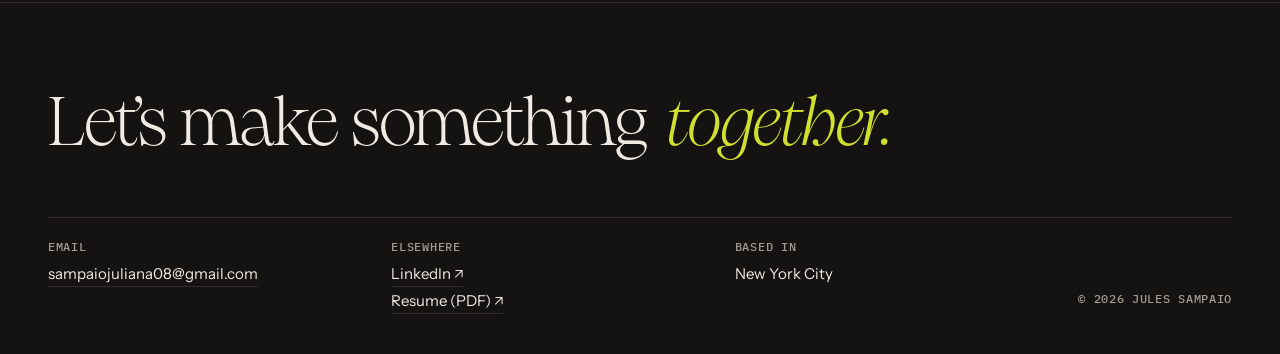
==== commit 31233501: "Reframe Credit Genie membership around retention and the platform Adds the system scope (5M-customer" ====
--- a/index.html
+++ b/index.html
@@ -7,7 +7,7 @@
 <meta name="description" content="Jules Sampaio is a senior product designer in New York working across design, strategy, and systems thinking, currently at Monyo.">
 <meta property="og:title" content="Jules Sampaio | Product designer">
 <meta property="og:description" content="Jules Sampaio is a senior product designer in New York working across design, strategy, and systems thinking, currently at Monyo.">
-<meta property="og:image" content="https://www.julianasampaio.com/images/og.png">
+<meta property="og:image" content="https://www.julianasampaio.com/images/og.png?v=2">
 <meta property="og:type" content="website">
 <meta name="twitter:card" content="summary_large_image">
 <link rel="icon" href="images/favicon-light.png" type="image/png" media="(prefers-color-scheme: light)">
@@ -16,7 +16,7 @@
 <meta name="theme-color" content="#141311">
 <link rel="preconnect" href="https://fonts.googleapis.com"><link rel="preconnect" href="https://fonts.gstatic.com" crossorigin><link href="https://fonts.googleapis.com/css2?family=Instrument+Sans:ital,wght@0,400..700;1,400&family=IBM+Plex+Mono:wght@500&display=swap" rel="stylesheet">
 <script>(function(){var t;try{t=localStorage.getItem("theme")}catch(e){}document.documentElement.dataset.theme=(t==="light"||t==="dark")?t:"dark"})()</script>
-<link rel="stylesheet" href="styles.css?v=10">
+<link rel="stylesheet" href="styles.css?v=11">
 </head>
 <body>
 <a class="skip" href="#main">Skip to content</a>
@@ -62,7 +62,7 @@
   <span class="num label"></span>
   <div class="text">
     <h3 class="name"><span style="view-transition-name:t-credit-genie-membership">Credit Genie membership</span></h3>
-    <p class="desc">A $9.99 membership that replaced a biweekly fee, so app access no longer depends on an active bank connection.</p>
+    <p class="desc">Credit Genie’s first subscription platform. Separating app access from the bank connection grew monthly active users from 600K to 700K+.</p>
     <p class="who label"><b>Credit Genie</b>Lead product designer<br>2026</p>
   </div>
   <div class="thumb"><div class="shot " style="view-transition-name:img-credit-genie-membership"><div class="ph" aria-hidden="true"><div><b>Membership paywall screens</b><span>images/credit-genie-membership/cover.jpg</span></div></div><img src="images/credit-genie-membership/cover.jpg" alt="Membership paywall screens" loading="eager" decoding="async"></div></div>
--- a/styles.css
+++ b/styles.css
@@ -397,3 +397,13 @@
 .prose section > h2 + * { margin-top: 0 !important; }
 .prose section > :last-child { margin-bottom: 0; }
 .real.centered.tall .shot img { max-height: 960px; }
+
+/* Password field with show/hide */
+.vault-field { position: relative; flex: 1 1 220px; min-width: 0; display: flex; }
+.vault-field input { flex: 1; width: 100%; padding-right: 52px !important; }
+.vault-eye { position: absolute; right: 6px; top: 50%; transform: translateY(-50%); width: 40px; height: 40px; border: 0; border-radius: 50%; background: transparent; color: var(--muted); display: grid; place-items: center; cursor: pointer; transition: color .15s, background .15s; }
+.vault-eye:hover { color: var(--ink); background: color-mix(in srgb, var(--ink) 8%, transparent); }
+.vault-eye svg { width: 20px; height: 20px; }
+.vault-eye .eye-shut { display: none; }
+.vault-eye[aria-pressed="true"] .eye-open { display: none; }
+.vault-eye[aria-pressed="true"] .eye-shut { display: block; }
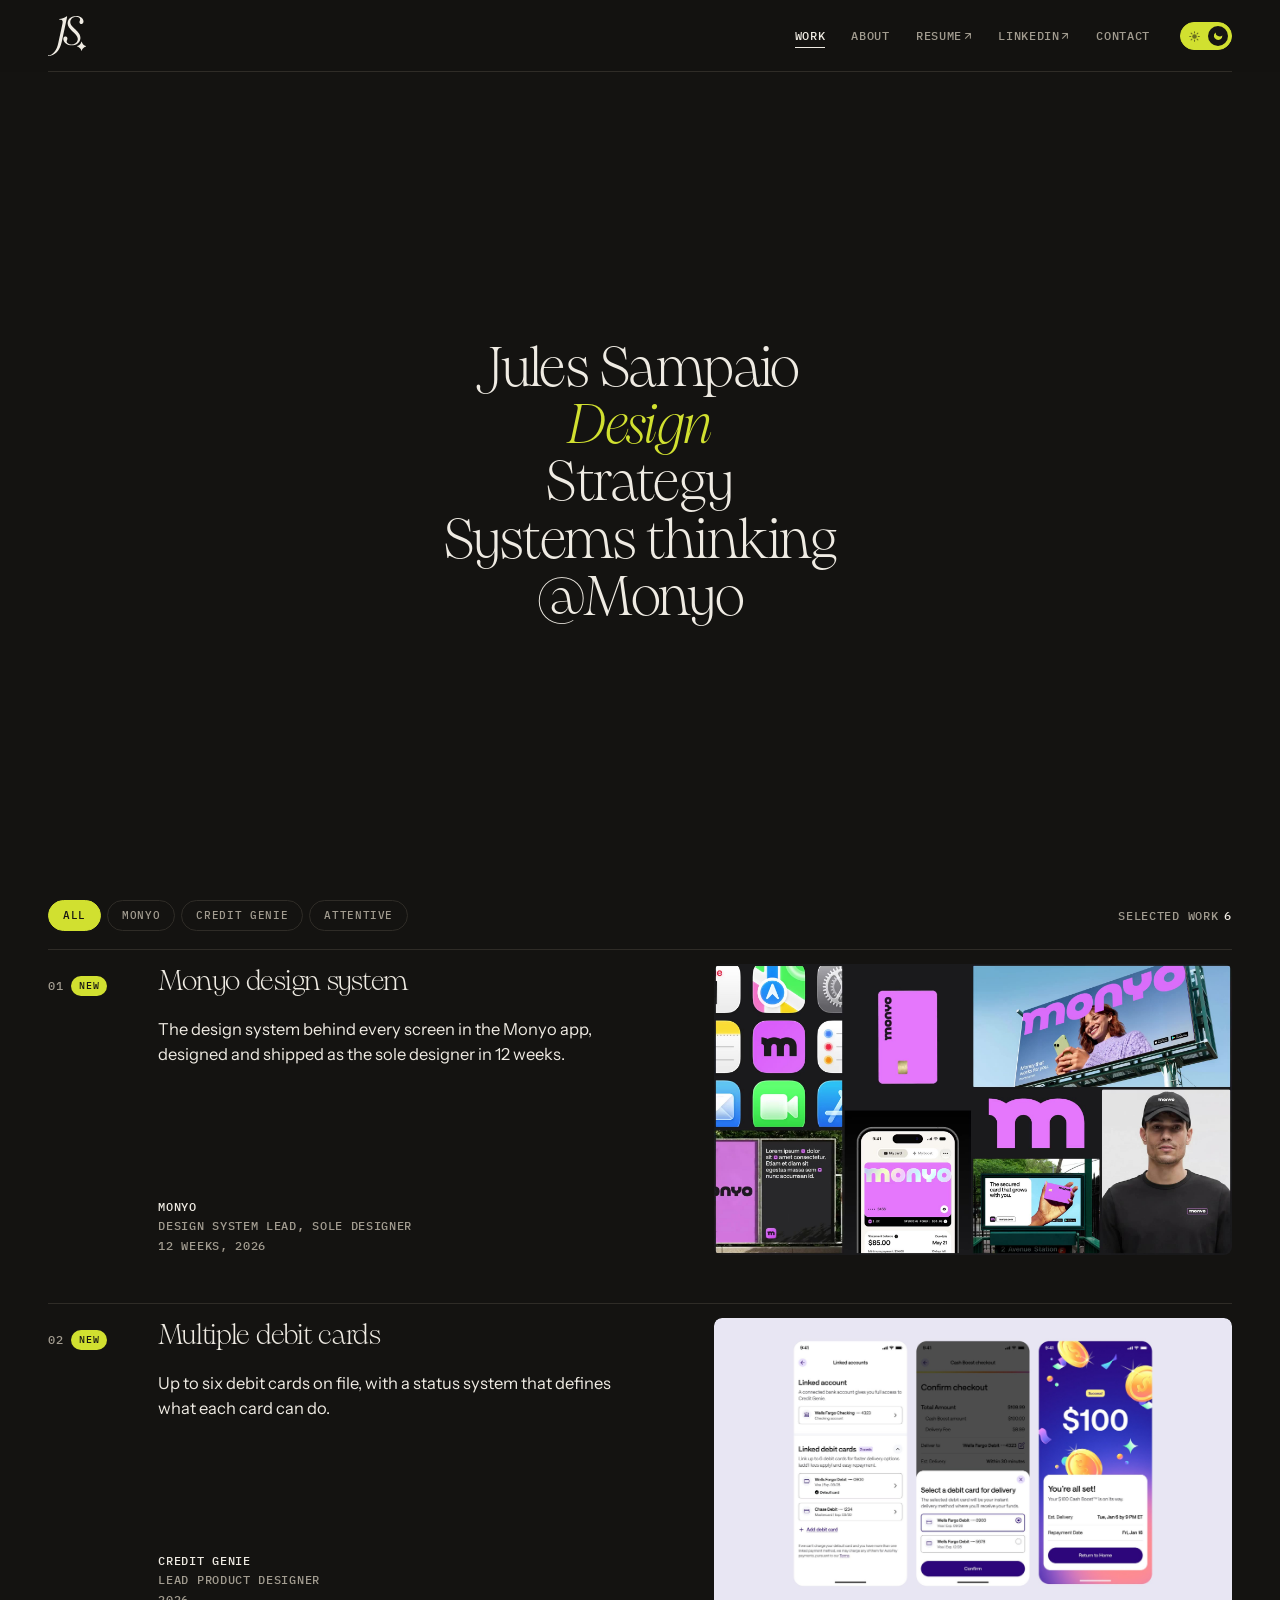
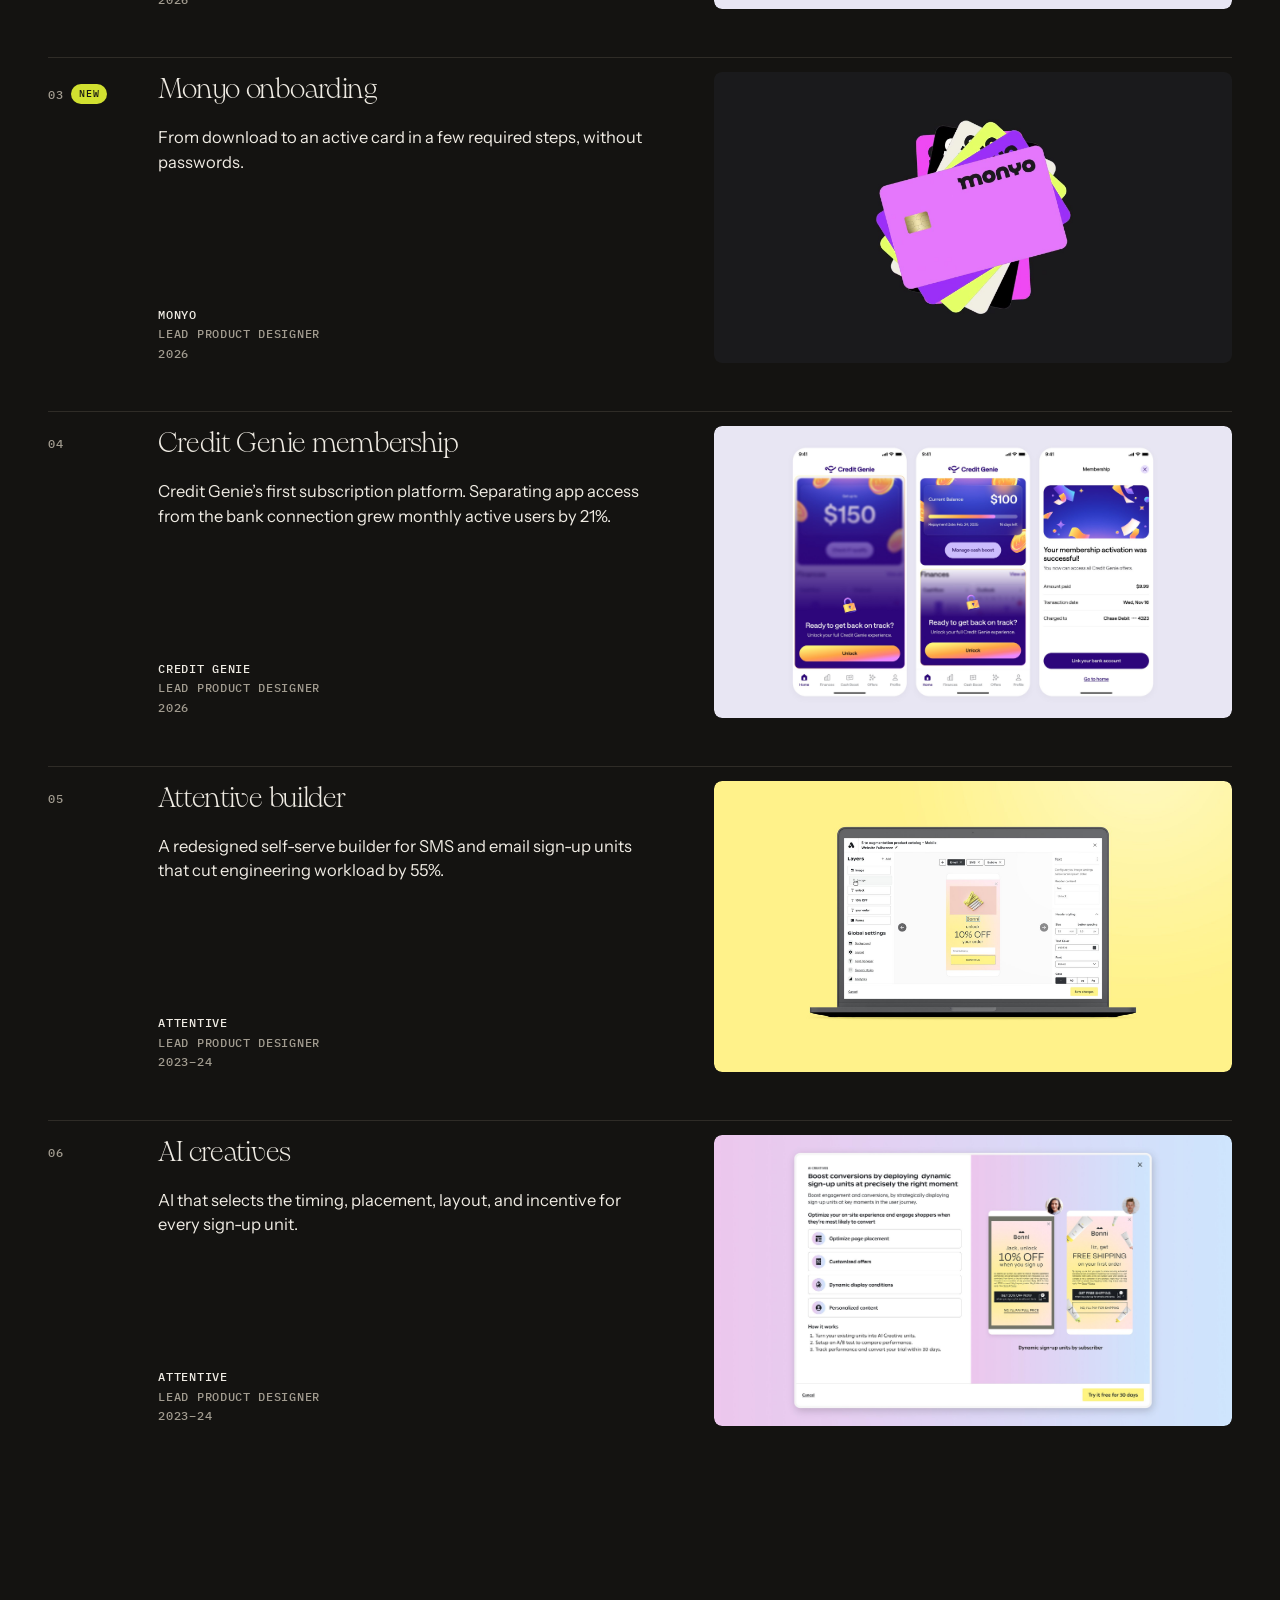
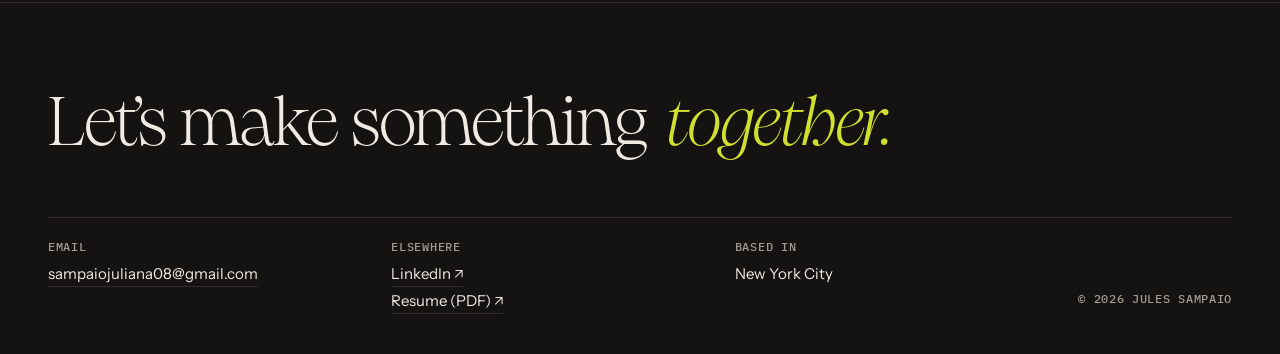
==== commit fcb8605f: "Membership outcome: 21% MAU increase, 30-day MAU definition Co-Authored-By: Claude Opus 5.5 <noreply" ====
--- a/index.html
+++ b/index.html
@@ -16,7 +16,7 @@
 <meta name="theme-color" content="#141311">
 <link rel="preconnect" href="https://fonts.googleapis.com"><link rel="preconnect" href="https://fonts.gstatic.com" crossorigin><link href="https://fonts.googleapis.com/css2?family=Instrument+Sans:ital,wght@0,400..700;1,400&family=IBM+Plex+Mono:wght@500&display=swap" rel="stylesheet">
 <script>(function(){var t;try{t=localStorage.getItem("theme")}catch(e){}document.documentElement.dataset.theme=(t==="light"||t==="dark")?t:"dark"})()</script>
-<link rel="stylesheet" href="styles.css?v=11">
+<link rel="stylesheet" href="styles.css?v=12">
 </head>
 <body>
 <a class="skip" href="#main">Skip to content</a>
@@ -62,7 +62,7 @@
   <span class="num label"></span>
   <div class="text">
     <h3 class="name"><span style="view-transition-name:t-credit-genie-membership">Credit Genie membership</span></h3>
-    <p class="desc">Credit Genie’s first subscription platform. Separating app access from the bank connection grew monthly active users from 600K to 700K+.</p>
+    <p class="desc">Credit Genie’s first subscription platform. Separating app access from the bank connection grew monthly active users by 21%.</p>
     <p class="who label"><b>Credit Genie</b>Lead product designer<br>2026</p>
   </div>
   <div class="thumb"><div class="shot " style="view-transition-name:img-credit-genie-membership"><div class="ph" aria-hidden="true"><div><b>Membership paywall screens</b><span>images/credit-genie-membership/cover.jpg</span></div></div><img src="images/credit-genie-membership/cover.jpg" alt="Membership paywall screens" loading="eager" decoding="async"></div></div>
--- a/styles.css
+++ b/styles.css
@@ -407,3 +407,5 @@
 .vault-eye .eye-shut { display: none; }
 .vault-eye[aria-pressed="true"] .eye-open { display: none; }
 .vault-eye[aria-pressed="true"] .eye-shut { display: block; }
+.phone-grid.wrap.cols-3 .ph-item { flex-basis: calc((100% - 36px) / 3); }
+@media (max-width: 640px) { .phone-grid.wrap.cols-3 .ph-item { flex-basis: calc((100% - 12px) / 2); } }
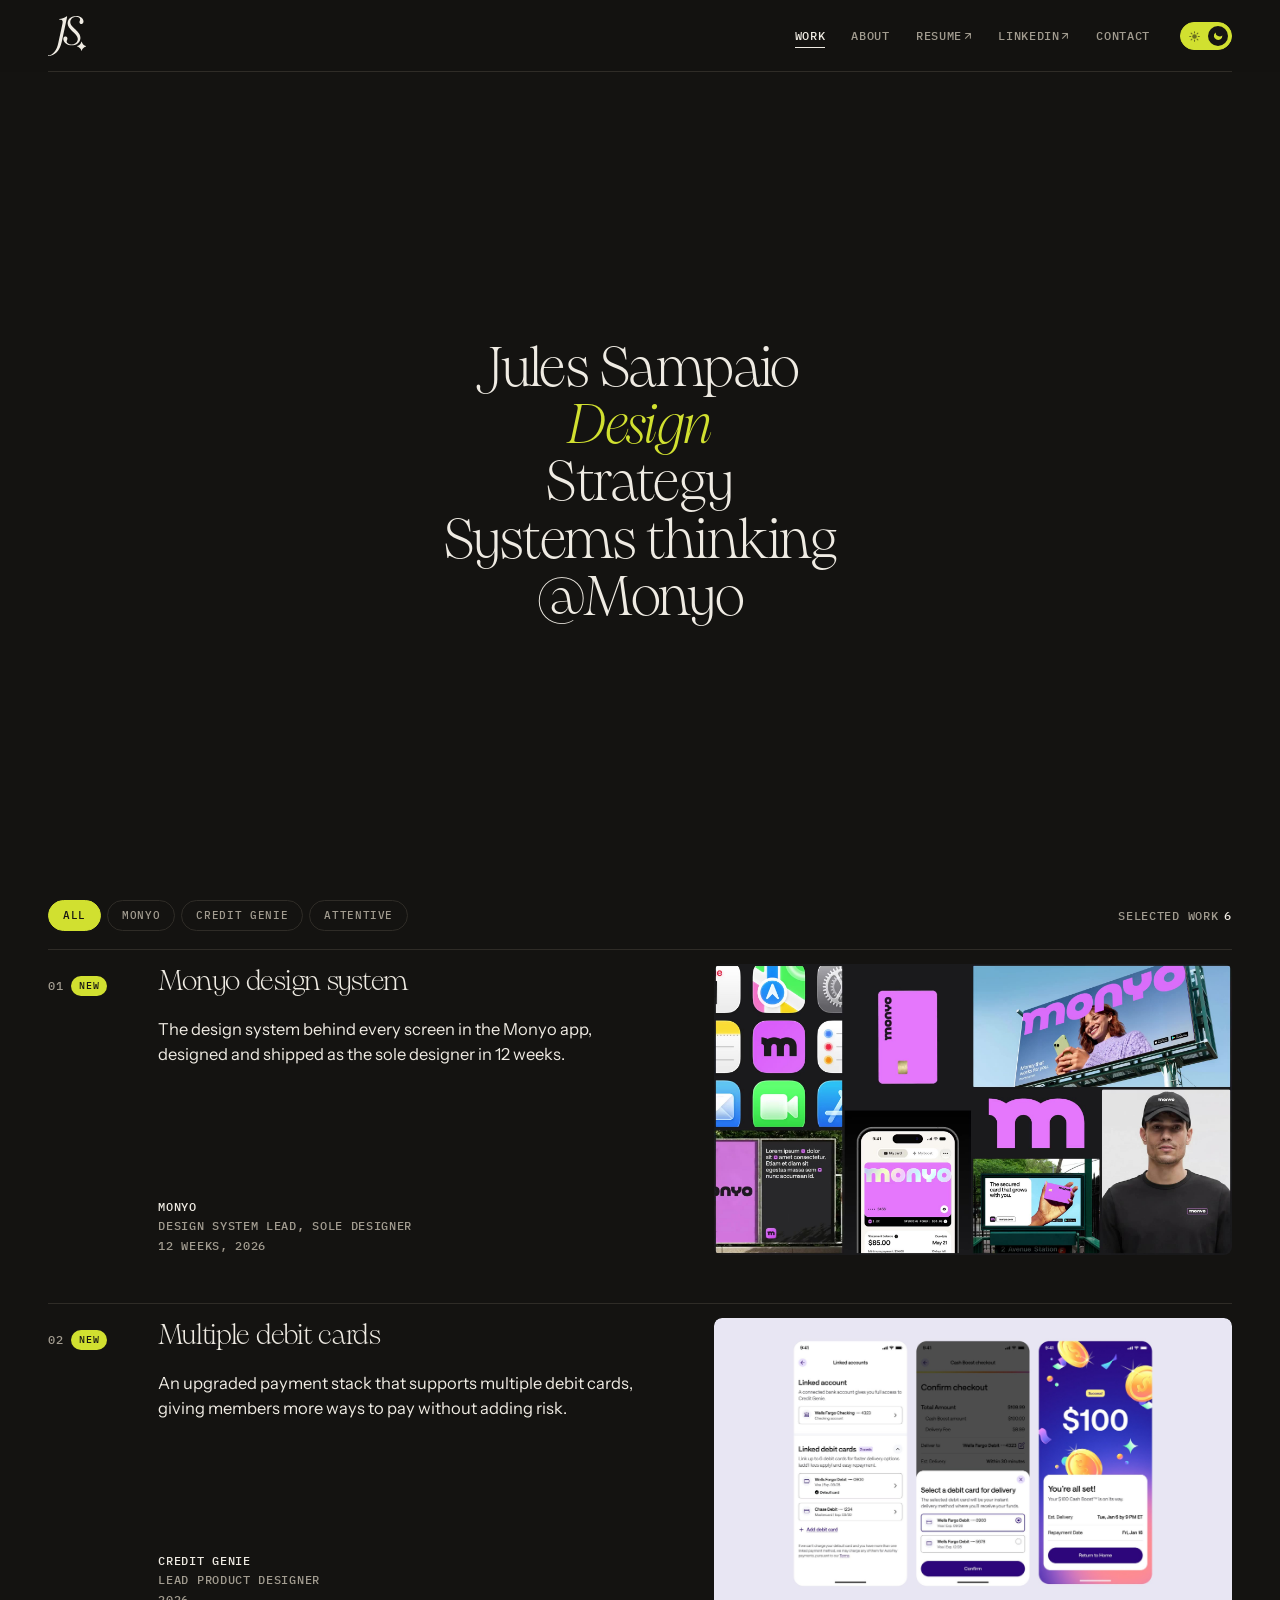
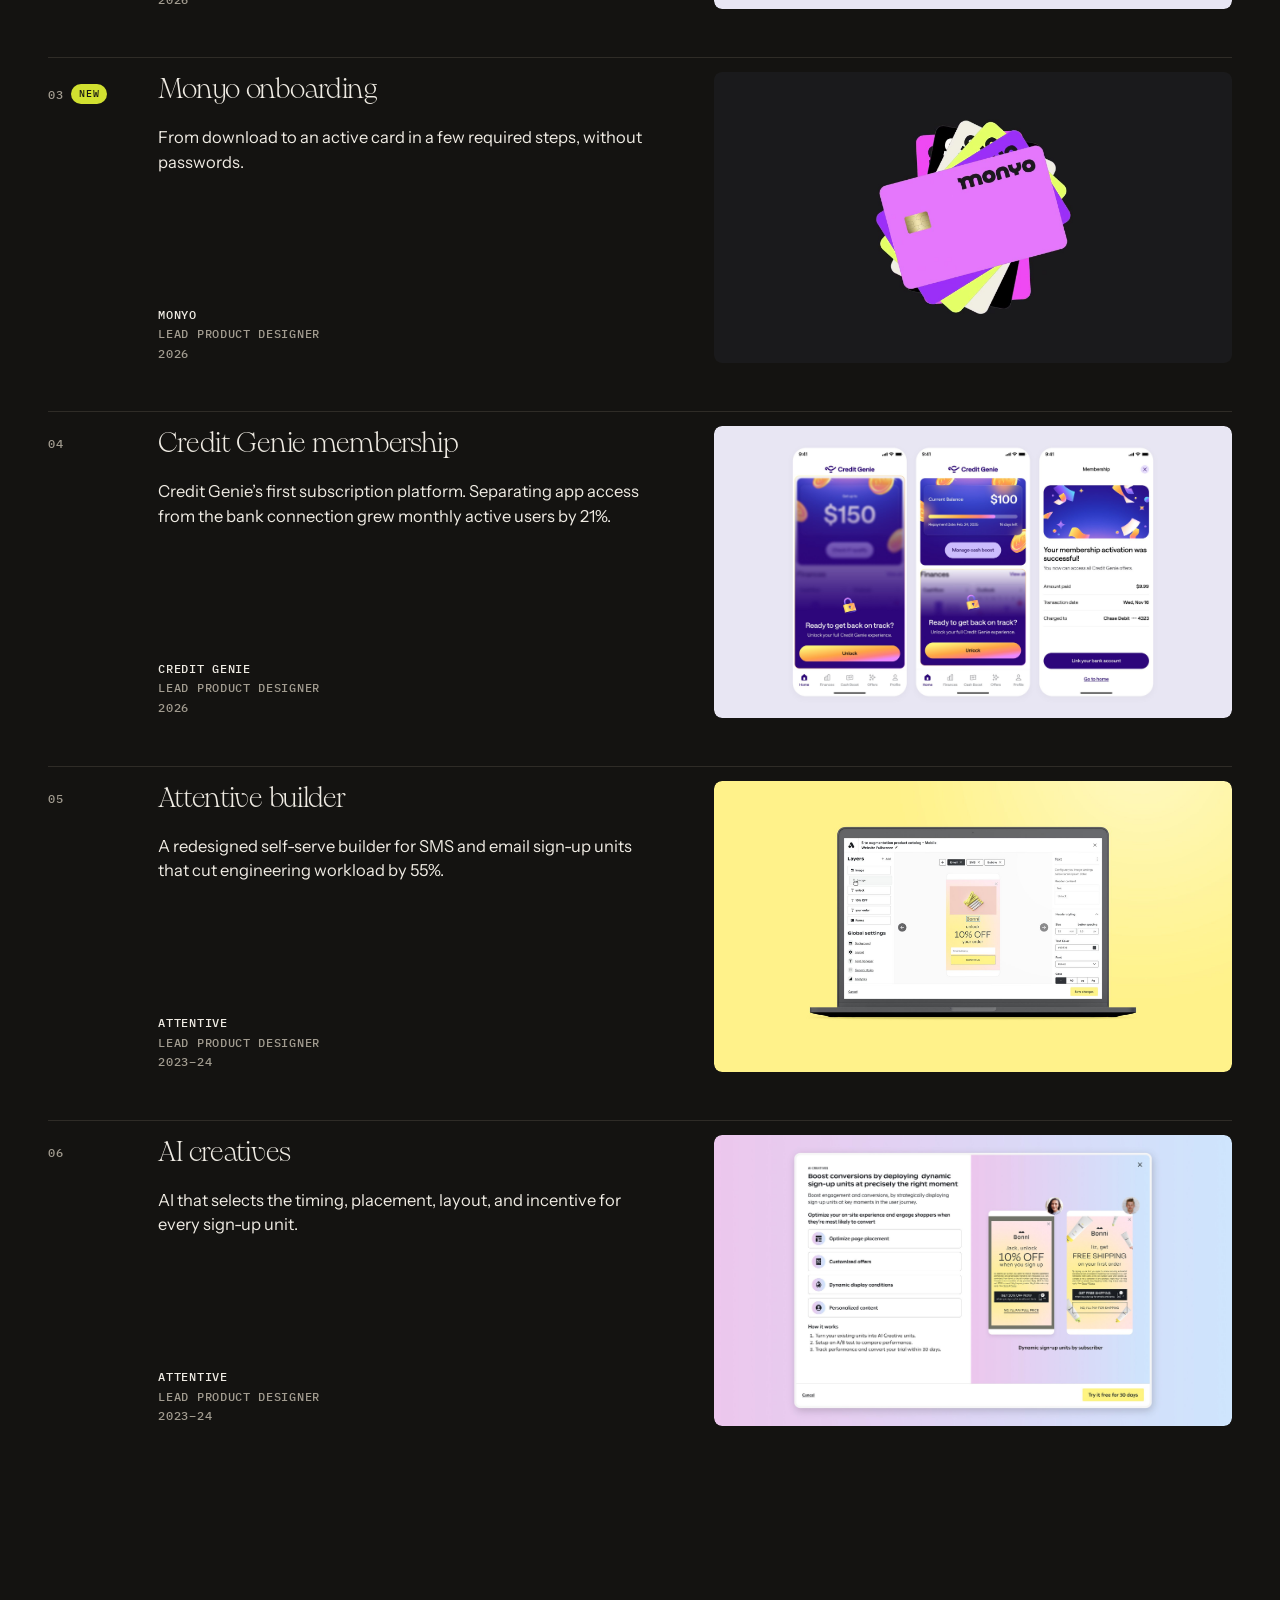
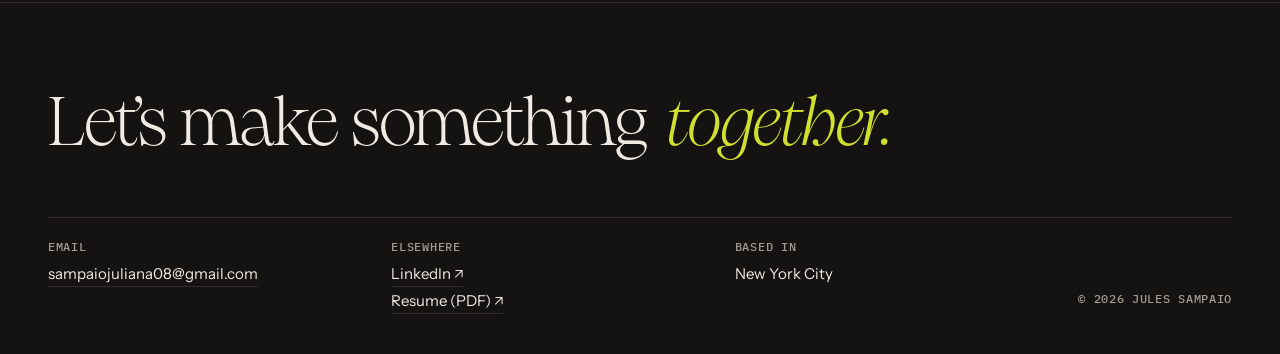
==== commit 088f0c41: "Reframe Multiple debit cards around the payment stack upgrade Adds the goal (payment flexibility wit" ====
--- a/index.html
+++ b/index.html
@@ -44,7 +44,7 @@
   <span class="num label"><span class="new">New</span></span>
   <div class="text">
     <h3 class="name"><span style="view-transition-name:t-credit-genie-debit-cards">Multiple debit cards</span></h3>
-    <p class="desc">Up to six debit cards on file, with a status system that defines what each card can do.</p>
+    <p class="desc">An upgraded payment stack that supports multiple debit cards, giving members more ways to pay without adding risk.</p>
     <p class="who label"><b>Credit Genie</b>Lead product designer<br>2026</p>
   </div>
   <div class="thumb"><div class="shot " style="view-transition-name:img-credit-genie-debit-cards"><div class="ph" aria-hidden="true"><div><b>Debit card screens</b><span>images/credit-genie-debit-cards/cover.jpg</span></div></div><img src="images/credit-genie-debit-cards/cover.jpg" alt="Debit card screens" loading="eager" decoding="async"></div></div>
